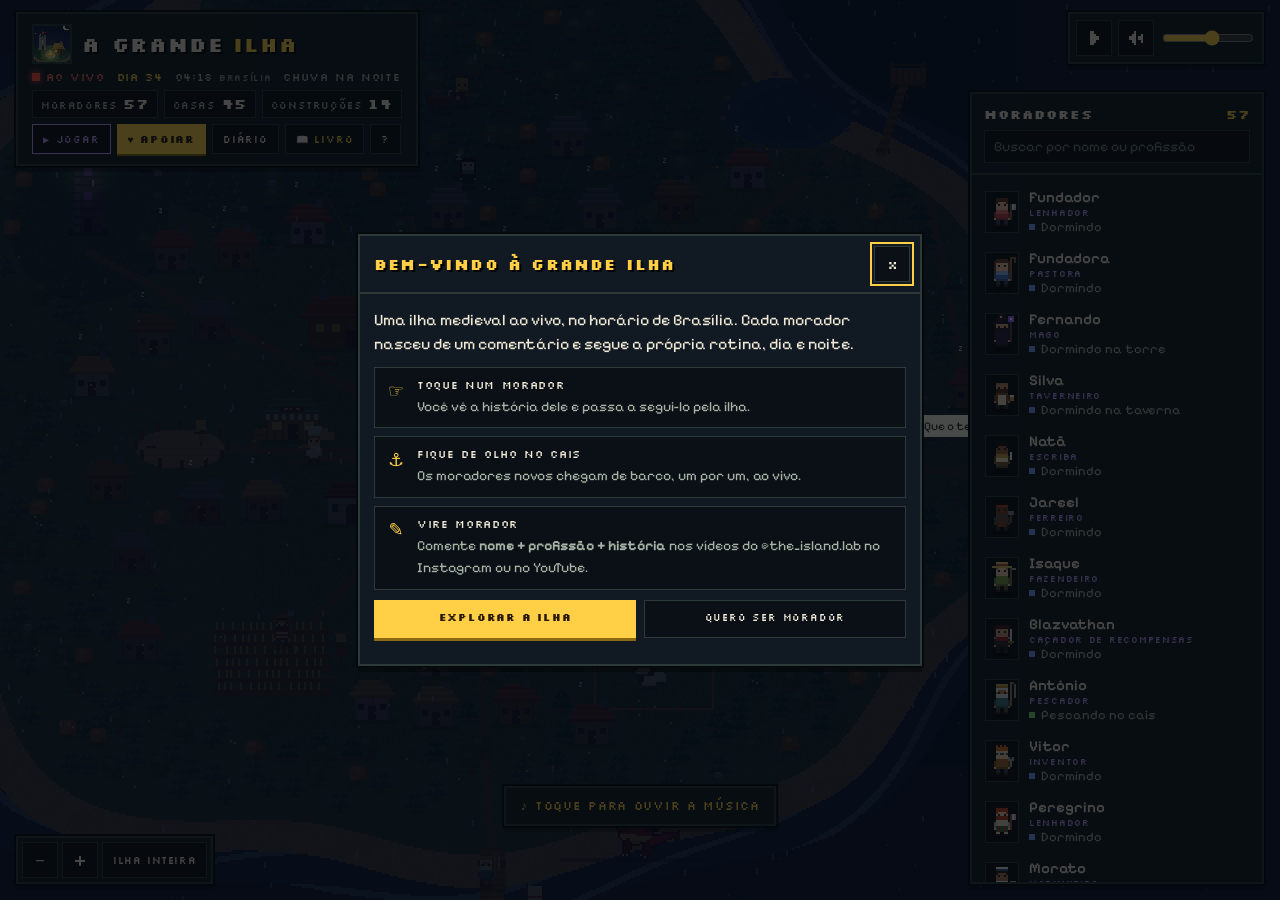
==== index.html @ 6886415a "Ofícios (fase 1): coletar com minijogos, fabricar com os moradores, pedidos do dia e barra da comuni" ====
<!doctype html>
<html lang="pt-BR">
<head>
<meta charset="utf-8">
<meta name="viewport" content="width=device-width, initial-scale=1, viewport-fit=cover">
<meta property="og:title" content="A Grande Ilha — ao vivo">
<meta property="og:description" content="Uma ilha medieval povoada pelos comentários. Cada morador tem sua própria rotina, ao vivo.">
<style>:root{padding-top:env(safe-area-inset-top,0px);padding-bottom:env(safe-area-inset-bottom,0px)}body{margin:0}[hidden]{display:none!important}</style>
<title>A Grande Ilha</title>
<meta name="claude:viewport-fit-sides" content="cover">
<link rel="icon" type="image/png" href="favicon.png">
<link rel="apple-touch-icon" href="apple-touch-icon.png">
<meta name="description" content="Uma ilha medieval ao vivo, povoada pelos comentários. Cada morador tem sua própria rotina, no horário de Brasília.">
<link rel="preconnect" href="https://fonts.googleapis.com">
<link rel="preconnect" href="https://fonts.gstatic.com" crossorigin>
<link rel="stylesheet" href="https://fonts.googleapis.com/css2?family=Silkscreen:wght@400;700&family=Pixelify+Sans:wght@400;600&display=swap">
<link rel="stylesheet" href="extras.css">
<style>
  /* Layout: a ilha ocupa a tela inteira; HUD de jogo flutua por cima (topo), lista de moradores à direita (gaveta no celular). */
  :root {
    --noite: #0b1626;      /* fundo e mar profundo */
    --painel: #111a22;     /* paineis do HUD */
    --borda: #2c3b38;      /* contorno dos paineis, tom de musgo */
    --texto: #f1ead8;      /* pergaminho claro */
    --apagado: #a9b3a6;    /* texto secundario */
    --ouro: #ffd046;       /* destaque, igual ao numero do video */
    --lilas: #bea0ff;      /* segundo destaque */
    --pergaminho: #d3a55a; /* card do morador */
    --tinta: #3a2410;      /* texto sobre pergaminho */
    --f-pixel: "Silkscreen", "Courier New", monospace;
    --f-texto: "Pixelify Sans", "Trebuchet MS", system-ui, sans-serif;
    color-scheme: dark;
  }
  html, body { height: 100%; }
  body { background: var(--noite); color: var(--texto); font-family: var(--f-texto); overflow: hidden; }
  #ilha { position: fixed; inset: 0; width: 100%; height: 100%; display: block; cursor: grab; touch-action: none; image-rendering: pixelated; }
  .px { background: var(--painel); border: 2px solid var(--borda); box-shadow: 0 0 0 2px #05090d, 0 6px 0 rgba(0,0,0,.35); }
  button { font: inherit; color: inherit; }
  button:focus-visible, input:focus-visible { outline: 2px solid var(--ouro); outline-offset: 2px; }

  .topo { position: fixed; z-index: 5; top: calc(env(safe-area-inset-top, 0px) + 12px); left: 0; right: 0;
    padding-left: max(16px, env(safe-area-inset-left, 0px)); padding-right: max(16px, env(safe-area-inset-right, 0px));
    display: flex; gap: 10px; align-items: flex-start; justify-content: space-between; pointer-events: none; }
  .topo > * { pointer-events: auto; }
  .marca { padding: 10px 14px 10px; display: grid; gap: 6px; min-width: 0; }
  .marca h1 { margin: 0; font-family: var(--f-pixel); font-weight: 700; font-size: 20px; letter-spacing: .04em; line-height: 1; color: var(--texto); text-shadow: 2px 2px 0 #000; }
  .marca h1 b { color: var(--ouro); font-weight: 700; }
  .marca h1 { display: flex; align-items: center; gap: 10px; }
  .logo { width: 36px; height: 36px; image-rendering: pixelated; border: 2px solid var(--borda); flex: none; }
  .linha { display: flex; flex-wrap: wrap; gap: 6px 12px; align-items: center; font-family: var(--f-pixel); font-size: 11px; letter-spacing: .06em; color: var(--apagado); }
  .aovivo { color: #ff6a5a; display: inline-flex; gap: 6px; align-items: center; }
  .aovivo::before { content: ""; width: 8px; height: 8px; background: #ff4a3a; box-shadow: 0 0 6px #ff4a3a; animation: pisca 1.4s steps(2) infinite; }
  @keyframes pisca { 50% { opacity: .25; } }
  .linha .dia { color: var(--ouro); }
  .linha .assistindo { color: #ff9a8a; margin-left: -6px; }
  .linha .assistindo::before { content: "· "; }
  .linha .fuso { font-size: 9px; color: var(--apagado); margin-left: -6px; opacity: .8; }
  .stats { display: flex; gap: 6px; flex-wrap: wrap; }
  .stat { display: inline-flex; align-items: baseline; gap: 6px; padding: 4px 8px; background: #0a1016; border: 1px solid var(--borda); font-family: var(--f-pixel); font-size: 10px; letter-spacing: .06em; color: var(--apagado); }
  .stat b { font-size: 14px; color: var(--texto); font-variant-numeric: tabular-nums; }

  .som { display: flex; align-items: center; gap: 6px; padding: 6px; }
  .ib { width: 36px; height: 36px; display: grid; place-items: center; background: #0a1016; border: 1px solid var(--borda); cursor: pointer; padding: 0; }
  .ib:hover { border-color: var(--ouro); }
  .ib svg { width: 18px; height: 18px; shape-rendering: crispEdges; }
  #vol { width: 92px; accent-color: var(--ouro); }
  .btn-lista { display: none; }

  .dica-som { position: fixed; z-index: 6; left: 50%; transform: translateX(-50%); bottom: calc(env(safe-area-inset-bottom, 0px) + 74px);
    font-family: var(--f-pixel); font-size: 12px; letter-spacing: .06em; padding: 10px 14px; cursor: pointer; color: var(--ouro); animation: flutua 2.4s ease-in-out infinite; white-space: nowrap; }
  @keyframes flutua { 50% { transform: translate(-50%, -4px); } }

  .painel { position: fixed; z-index: 4; right: max(16px, env(safe-area-inset-right, 0px)); top: calc(env(safe-area-inset-top, 0px) + 92px); bottom: calc(env(safe-area-inset-bottom, 0px) + 16px);
    width: 290px; display: flex; flex-direction: column; min-height: 0; }
  .painel header { padding: 12px 12px 10px; border-bottom: 2px solid var(--borda); display: grid; gap: 8px; }
  .painel h2 { margin: 0; font-family: var(--f-pixel); font-size: 13px; letter-spacing: .08em; display: flex; justify-content: space-between; }
  .painel h2 span { color: var(--ouro); font-variant-numeric: tabular-nums; }
  #busca { width: 100%; box-sizing: border-box; background: #0a1016; border: 1px solid var(--borda); color: var(--texto); font: 14px var(--f-texto); padding: 7px 9px; }
  #busca::placeholder { color: #75807a; }
  #lista { list-style: none; margin: 0; padding: 6px; overflow-y: auto; flex: 1; min-height: 0; scrollbar-color: var(--borda) transparent; }
  .mor { width: 100%; display: flex; gap: 10px; align-items: center; text-align: left; background: transparent; border: 1px solid transparent; padding: 6px; cursor: pointer; }
  .mor:hover { background: #18232c; border-color: var(--borda); }
  .mor.on { background: #1d2a24; border-color: var(--ouro); }
  .mor-ic { width: 32px; height: 40px; flex: none; image-rendering: pixelated; background: #0a1016; border: 1px solid var(--borda); }
  .mor-tx { display: grid; gap: 1px; min-width: 0; }
  .mor-nome { font-weight: 600; font-size: 15px; color: var(--texto); }
  .mor-prof { font-family: var(--f-pixel); font-size: 9px; letter-spacing: .08em; color: var(--lilas); text-transform: uppercase; }
  .mor-ativ { font-size: 13px; color: var(--apagado); display: flex; gap: 6px; align-items: center; min-width: 0; }
  .mor-ativ .ativ { overflow: hidden; text-overflow: ellipsis; white-space: nowrap; }
  .dot { width: 6px; height: 6px; flex: none; background: #6f8a7a; }
  .dot.ativo { background: #7ee07a; } .dot.and { background: var(--ouro); } .dot.dorm { background: #7aa0ff; } .dot.pend { background: #6a6a74; }

  .card { position: fixed; z-index: 7; width: 270px; max-width: calc(100vw - 32px); pointer-events: none;
    background: var(--pergaminho); color: var(--tinta); border: 2px solid #8a5a22; box-shadow: 0 0 0 2px #2a1808, 0 8px 0 rgba(0,0,0,.35); padding: 12px; }
  .card.fixo { pointer-events: auto; left: max(16px, env(safe-area-inset-left, 0px)) !important; top: calc(env(safe-area-inset-top, 0px) + 128px) !important; }
  .card::after { content: ""; position: absolute; inset: 4px; border: 1px solid rgba(90,54,18,.45); pointer-events: none; }
  .c-top { display: flex; gap: 10px; align-items: center; }
  #c-ic canvas { display: block; width: 48px; height: 60px; image-rendering: pixelated; background: rgba(58,36,16,.12); }
  .card h3 { margin: 0; font-family: var(--f-pixel); font-size: 15px; letter-spacing: .04em; line-height: 1.1; }
  .c-prof { font-family: var(--f-pixel); font-size: 10px; letter-spacing: .08em; text-transform: uppercase; color: #6a2e10; margin-top: 3px; }
  .c-hist { margin: 10px 0 8px; font-size: 14px; line-height: 1.35; }
  .c-agora { border-top: 1px dashed rgba(58,36,16,.5); padding-top: 8px; display: grid; gap: 2px; font-size: 13px; }
  .c-agora b { font-family: var(--f-pixel); font-size: 9px; letter-spacing: .1em; font-weight: 400; color: #6a2e10; }
  .c-desde { font-family: var(--f-pixel); font-size: 9px; letter-spacing: .08em; color: #6a4a2a; margin-top: 6px; }
  #c-fechar { position: absolute; top: 6px; right: 6px; width: 26px; height: 26px; background: transparent; border: 0; color: var(--tinta); cursor: pointer; font: 16px var(--f-pixel); display: none; z-index: 1; }
  .card.fixo #c-fechar { display: block; }

  .rodape { position: fixed; z-index: 5; left: 0; right: 0; bottom: calc(env(safe-area-inset-bottom, 0px) + 16px);
    padding-left: max(16px, env(safe-area-inset-left, 0px)); padding-right: max(16px, env(safe-area-inset-right, 0px));
    display: flex; gap: 10px; align-items: flex-end; pointer-events: none; }
  .rodape > * { pointer-events: auto; }
  .zoom { display: flex; gap: 4px; padding: 4px; }
  .zoom .ib { font-family: var(--f-pixel); font-size: 16px; }
  .zoom .ib.larga { width: auto; padding: 0 10px; font-size: 10px; letter-spacing: .06em; }
  .meio { flex: 1; display: flex; flex-direction: column; align-items: center; gap: 8px; min-width: 0; pointer-events: none; }
  .meio > * { pointer-events: auto; }
  .chegada { display: flex; align-items: center; gap: 10px; padding: 8px 8px 8px 12px; max-width: 100%; box-sizing: border-box; }
  #ch-txt { font-size: 14px; font-variant-numeric: tabular-nums; min-width: 0; }
  #ch-btn { flex: none; font-family: var(--f-pixel); font-size: 10px; letter-spacing: .06em; background: var(--ouro); color: #2a1808; border: 0; padding: 7px 10px; cursor: pointer; }
  .seguindo { display: flex; align-items: center; gap: 10px; padding: 6px 6px 6px 12px; max-width: 100%; box-sizing: border-box; }
  .seguindo .lbl { font-family: var(--f-pixel); font-size: 10px; letter-spacing: .08em; color: var(--apagado); }
  #sg-nome { font-family: var(--f-pixel); font-size: 12px; color: var(--ouro); }
  #sg-ativ { font-size: 14px; overflow: hidden; text-overflow: ellipsis; white-space: nowrap; min-width: 0; }
  .painel-espaco { width: 290px; flex: none; }

  @media (max-width: 760px) {
    .topo { display: block; }
    .marca h1 { font-size: 16px; }
    .logo { width: 28px; height: 28px; }
    .marca { padding: 8px 10px; }
    .marca .linha { max-width: calc(100% - 132px); }
    .stat { font-size: 9px; padding: 3px 6px; }
    .stat b { font-size: 12px; }
    .som { position: absolute; top: 0; right: max(16px, env(safe-area-inset-right, 0px)); border: 0; box-shadow: none; background: transparent; padding: 8px; }
    #vol { display: none; }
    .btn-lista { display: inline-flex; }
    .painel { top: auto; left: max(16px, env(safe-area-inset-left, 0px)); width: auto; height: 58vh; bottom: calc(env(safe-area-inset-bottom, 0px) + 12px);
      transform: translateY(calc(100% + 40px)); transition: transform .25s steps(6); z-index: 8; }
    .painel.aberto { transform: none; }
    .painel-espaco { display: none; }
    .zoom .larga { display: none; }
    .card.fixo { left: 16px !important; right: 16px; top: auto !important; bottom: calc(env(safe-area-inset-bottom, 0px) + 76px); width: auto; }
    .dica-som { bottom: calc(env(safe-area-inset-bottom, 0px) + 128px); }
  }
  @media (prefers-reduced-motion: reduce) { .dica-som, .aovivo::before { animation: none; } .painel { transition: none; } }
</style>
</head>
<body>

<canvas id="ilha" aria-label="Mapa da Grande Ilha ao vivo"></canvas>

<div class="topo">
  <div class="marca px">
    <h1><img class="logo" src="favicon.png" alt="" width="36" height="36">A GRANDE <b>ILHA</b></h1>
    <div class="linha"><span class="aovivo">AO VIVO</span><span class="assistindo" id="h-ao" hidden></span><span class="dia" id="h-dia">DIA 2</span><span id="h-hora">--:--</span><span class="fuso">BRASÍLIA</span><span id="h-clima">Céu limpo</span></div>
    <div class="stats">
      <span class="stat">MORADORES <b id="h-mor">0</b></span>
      <span class="stat">CASAS <b id="h-casas">0</b></span>
      <span class="stat">CONSTRUÇÕES <b id="h-cons">0</b></span>
    </div>
    <div class="acoes">
      <button class="pill pill-jogar" id="btn-jogar" type="button"><span>▶ JOGAR</span></button>
      <button class="pill pill-ouro" id="btn-apoiar" type="button"><span>♥ APOIAR</span></button>
      <button class="pill" id="btn-diario" type="button">DIÁRIO</button>
      <button class="pill pill-livro" id="btn-livro" type="button">📖 LIVRO</button>
      <button class="pill" id="btn-ajuda" type="button" aria-label="Como funciona a ilha">?</button>
    </div>
  </div>
  <div class="som px" role="group" aria-label="Música">
    <button class="ib" id="btn-play" type="button" aria-label="Tocar música">
      <svg class="ico-play" viewBox="0 0 8 8" fill="#f1ead8"><path d="M2 1h2v1h1v1h1v2H5v1H4v1H2z"/></svg>
      <svg class="ico-pause" viewBox="0 0 8 8" fill="#f1ead8" hidden><path d="M2 1h1v6H2zM5 1h1v6H5z"/></svg>
    </button>
    <button class="ib" id="btn-mudo" type="button" aria-label="Silenciar" aria-pressed="false">
      <svg class="ico-som" viewBox="0 0 8 8" fill="#f1ead8"><path d="M1 3h1V2h1V1h1v6H3V6H2V5H1zM5 3h1v2H5zM6 2h1v4H6z"/></svg>
      <svg class="ico-mudo" viewBox="0 0 8 8" fill="#f1ead8" hidden><path d="M1 3h1V2h1V1h1v6H3V6H2V5H1zM5 3h1v1H5zM7 3h1v1H7zM6 4h1v1H6zM5 5h1v1H5zM7 5h1v1H7z"/></svg>
    </button>
    <input id="vol" type="range" min="0" max="100" value="55" aria-label="Volume">
    <button class="ib btn-lista" id="btn-lista" type="button" aria-expanded="false" aria-controls="painel" aria-label="Lista de moradores"><svg viewBox="0 0 8 8" fill="#f1ead8"><path d="M1 1h1v1H1zM3 1h4v1H3zM1 3h1v1H1zM3 3h4v1H3zM1 5h1v1H1zM3 5h4v1H3z"/></svg></button>
  </div>
</div>

<aside class="painel px" id="painel" aria-label="Moradores da ilha">
  <header>
    <h2>MORADORES <span id="lista-n">0</span></h2>
    <input id="busca" type="search" placeholder="Buscar por nome ou profissão" aria-label="Buscar morador" autocomplete="off">
  </header>
  <ul id="lista"></ul>
</aside>

<div class="card" id="card" hidden role="dialog" aria-label="Detalhes do morador">
  <button id="c-fechar" type="button" aria-label="Fechar">×</button>
  <div class="c-top"><div id="c-ic"></div><div><h3 id="c-nome"></h3><div class="c-prof" id="c-prof"></div></div></div>
  <p class="c-hist" id="c-hist"></p>
  <div class="c-agora"><b>AGORA</b><span id="c-ativ"></span><span id="c-lugar" style="opacity:.75"></span></div>
  <div class="c-desde" id="c-desde"></div>
</div>

<button class="dica-som px" id="dica-som" type="button">♪ TOQUE PARA OUVIR A MÚSICA</button>

<div class="rodape">
  <div class="zoom px" role="group" aria-label="Zoom">
    <button class="ib" id="z-menos" type="button" aria-label="Afastar">−</button>
    <button class="ib" id="z-mais" type="button" aria-label="Aproximar">+</button>
    <button class="ib larga" id="z-ilha" type="button">ILHA INTEIRA</button>
  </div>
  <div class="meio">
    <div class="seguindo px" id="seguindo" hidden>
      <span class="lbl">SEGUINDO</span><span id="sg-nome"></span><span id="sg-ativ"></span>
      <button class="ib" id="sg-fechar" type="button" aria-label="Parar de seguir">×</button>
    </div>
    <div class="chegada px" id="chegada" hidden>
      <span id="ch-txt"></span><button id="ch-btn" type="button">Ver prévia</button>
    </div>
  </div>
  <div class="painel-espaco"></div>
</div>

<script src="sprites.js"></script>
<script src="rotinas.js"></script>
<script src="moradores.js"></script>
<script src="ilha.js"></script>
<script src="qrcode.js"></script>
<script src="comunidade.js"></script>
<script src="extras.js"></script>
<script src="jogo.js"></script>
<script src="cartas.js"></script>
<script src="aovivo.js"></script>
<script src="capa/dragao.js"></script>
<script src="evento-dragao.js"></script>
<script src="companheiros.js"></script>
<script src="livro-dados.js"></script>
<script src="livro.js"></script>
<script src="missao-dragao.js"></script>
  <script src="oficios.js"></script>
<script>
  (function () {
    var falta = [];
    if (!window.IlhaSprites) falta.push('sprites.js');
    if (!window.IlhaRotinas) falta.push('rotinas.js');
    if (!window.MORADORES) falta.push('moradores.js');
    if (!window.GrandeIlha) falta.push('ilha.js');
    if (!falta.length) return;
    var d = document.createElement('div');
    d.className = 'px';
    d.style.cssText = 'position:fixed;z-index:20;left:50%;top:50%;transform:translate(-50%,-50%);max-width:min(440px,calc(100vw - 32px));padding:16px;font-size:15px;line-height:1.4';
    d.textContent = 'A ilha não carregou porque estes arquivos não foram encontrados no site: ' + falta.join(', ') + '. Envie-os para a mesma pasta do index.html.';
    document.body.appendChild(d);
  })();
</script>
</body>
</html>
---- extras.css ----
/* A Grande Ilha — comunidade (apoio, selo, mural, diário, avisos).
   Usa só os tokens de index.html: --noite, --painel, --borda, --texto, --apagado, --ouro, --lilas, --pergaminho, --tinta. */

/* botões do HUD, logo abaixo dos números */
.acoes { display: flex; gap: 6px; flex-wrap: wrap; }
.pill { display: inline-flex; align-items: center; gap: 6px; min-height: 30px; padding: 4px 10px; background: #0a1016; border: 1px solid var(--borda);
  font-family: var(--f-pixel); font-size: 10px; letter-spacing: .08em; color: var(--texto); cursor: pointer; }
.pill:hover { border-color: var(--ouro); }
.pill-ouro { background: var(--ouro); border-color: var(--ouro); color: #2a1808; font-weight: 700; box-shadow: 0 2px 0 #8a6a10; }
.pill-ouro:hover { filter: brightness(1.06); border-color: #fff3b0; }
.pill .masc-ic { margin: -6px -2px -6px -4px; }
.masc-ic { image-rendering: pixelated; display: block; flex: none; }

/* modal */
.modal { position: fixed; inset: 0; z-index: 30; display: grid; place-items: center; padding: 16px; background: rgba(5, 9, 13, .72); }
.modal-caixa { width: min(560px, 100%); max-height: min(86vh, 820px); display: flex; flex-direction: column; min-height: 0; }
.modal-caixa > header { display: flex; align-items: center; justify-content: space-between; gap: 10px; padding: 10px 10px 10px 14px; border-bottom: 2px solid var(--borda); }
.modal-caixa h2 { margin: 0; font-family: var(--f-pixel); font-size: 15px; letter-spacing: .08em; color: var(--ouro); text-shadow: 2px 2px 0 #000; }
#modal-x { font: 18px var(--f-pixel); flex: none; }
.modal-corpo { overflow-y: auto; padding: 14px; font-size: 15px; line-height: 1.45; scrollbar-color: var(--borda) transparent; overscroll-behavior: contain; }
.modal-corpo p { margin: 0 0 12px; }
.modal-corpo h3 { font-family: var(--f-pixel); font-size: 11px; letter-spacing: .1em; color: var(--lilas); margin: 18px 0 8px; font-weight: 400; }
.modal-corpo a { color: var(--ouro); }
.m-lead { font-size: 16px; }
.m-nota { font-size: 13px; color: var(--apagado); }
.m-vazio { background: #0a1016; border: 1px dashed var(--borda); padding: 12px; color: var(--apagado); }

/* abas */
.abas { display: flex; gap: 4px; margin: -2px 0 14px; position: sticky; top: -14px; z-index: 1; background: var(--painel); padding: 4px 0; }
.abas button { flex: 1; min-height: 36px; background: #0a1016; border: 1px solid var(--borda); font-family: var(--f-pixel); font-size: 10px; letter-spacing: .08em; color: var(--apagado); cursor: pointer; }
.abas button[aria-selected="true"] { color: #2a1808; background: var(--ouro); border-color: var(--ouro); }

/* botões */
.b-ouro, .b-linha { display: inline-flex; align-items: center; justify-content: center; min-height: 38px; padding: 8px 12px; box-sizing: border-box;
  font-family: var(--f-pixel); font-size: 10px; letter-spacing: .08em; text-decoration: none; cursor: pointer; text-align: center; }
.b-ouro { background: var(--ouro); color: #2a1808 !important; border: 0; box-shadow: 0 3px 0 #8a6a10; font-weight: 700; }
.b-ouro:active { transform: translateY(2px); box-shadow: 0 1px 0 #8a6a10; }
.b-linha { background: #0a1016; color: var(--texto) !important; border: 1px solid var(--borda); }
.b-linha:hover { border-color: var(--ouro); }
.m-botoes { display: flex; gap: 8px; flex-wrap: wrap; margin: 10px 0 12px; }
.m-botoes > * { flex: 1 1 160px; }

/* apoiar */
.m-ganha { background: var(--pergaminho); color: var(--tinta); border: 2px solid #8a5a22; box-shadow: 0 0 0 2px #2a1808; padding: 10px 12px; margin: 4px 0 6px; }
.m-ganha h3 { color: #6a2e10; margin: 0 0 6px; }
.m-ganha ul { list-style: none; margin: 0 0 6px; padding: 0; display: grid; gap: 4px; }
.m-ganha li { display: flex; gap: 8px; font-size: 14px; }
.m-ganha li i { font-style: normal; width: 14px; flex: none; color: #8a2e10; }
.m-ganha .m-nota { color: #6a4a2a; margin: 0; }
.m-passo { display: flex; align-items: center; gap: 8px; }
.m-passo span { width: 20px; height: 20px; display: grid; place-items: center; background: var(--ouro); color: #2a1808; font-size: 11px; }
.m-mascotes { display: grid; grid-template-columns: repeat(auto-fill, minmax(96px, 1fr)); gap: 6px; }
.m-masc { display: grid; justify-items: center; gap: 2px; padding: 8px 6px; background: #0a1016; border: 1px solid var(--borda); cursor: pointer; text-align: center; }
.m-masc b { font-size: 14px; font-weight: 600; }
.m-masc small { font-size: 11px; line-height: 1.25; color: var(--apagado); }
.m-masc[aria-pressed="true"] { border-color: var(--ouro); background: #1d2a24; box-shadow: inset 0 0 0 1px var(--ouro); }
.m-valores { display: flex; gap: 6px; flex-wrap: wrap; margin-bottom: 10px; }
.m-valores button { min-height: 36px; padding: 4px 12px; background: #0a1016; border: 1px solid var(--borda); font: 600 15px var(--f-texto); cursor: pointer; }
.m-valores button[aria-pressed="true"] { border-color: var(--ouro); color: var(--ouro); box-shadow: inset 0 0 0 1px var(--ouro); }
.m-outro { display: inline-flex; align-items: center; gap: 6px; background: #0a1016; border: 1px solid var(--borda); padding: 0 8px; font-size: 13px; color: var(--apagado); }
.m-outro input { width: 64px; background: transparent; border: 0; color: var(--texto); font: 600 15px var(--f-texto); padding: 6px 0; }
.m-pix { display: flex; gap: 12px; align-items: flex-start; }
#ap-qr { width: 168px; height: 168px; flex: none; image-rendering: pixelated; border: 2px solid var(--borda); box-shadow: 0 0 0 2px #05090d; }
.m-pix-tx { display: grid; gap: 10px; min-width: 0; }
.m-pix-tx p { margin: 0; font-size: 14px; }
.m-chave { display: grid; gap: 4px; }
.m-chave span { font-family: var(--f-pixel); font-size: 9px; letter-spacing: .1em; color: var(--apagado); }
.m-chave code { font: 13px ui-monospace, monospace; background: #0a1016; border: 1px solid var(--borda); padding: 6px 8px; overflow-wrap: anywhere; }
.m-campo { display: grid; gap: 4px; margin: 4px 0 8px; }
.m-campo span { font-family: var(--f-pixel); font-size: 9px; letter-spacing: .1em; color: var(--apagado); }
.m-campo input, .m-busca input { background: #0a1016; border: 1px solid var(--borda); color: var(--texto); font: 15px var(--f-texto); padding: 9px 10px; min-width: 0; }
.m-msg { background: #0a1016; border-left: 3px solid var(--lilas); padding: 8px 10px; font-size: 14px; color: var(--texto); }
.m-busca { display: flex; gap: 8px; flex-wrap: wrap; margin-bottom: 12px; }
.m-busca input { flex: 1 1 180px; }

/* selo e mural */
.m-selo { display: grid; gap: 4px; }
.m-selo-img { display: grid; place-items: center; }
.selo-cv { width: min(300px, 100%); height: auto; image-rendering: auto; box-shadow: 0 6px 0 rgba(0, 0, 0, .35); }
.m-mural { list-style: none; margin: 0; padding: 0; display: grid; gap: 4px; }
.m-mural button { width: 100%; display: flex; align-items: center; gap: 10px; padding: 6px 8px; background: transparent; border: 1px solid transparent; text-align: left; cursor: pointer; }
.m-mural button:hover { background: #18232c; border-color: var(--borda); }
.m-mural .masc-ic { background: #0a1016; border: 1px solid var(--borda); }
.m-mural span { display: grid; }
.m-mural b { color: var(--ouro); font-family: var(--f-pixel); font-size: 12px; letter-spacing: .04em; }
.m-mural small { color: var(--apagado); font-size: 13px; }

/* diário */
.m-meta { background: #0a1016; border: 1px solid var(--borda); padding: 10px 12px; }
.m-meta-t { display: flex; justify-content: space-between; gap: 8px; font-family: var(--f-pixel); font-size: 10px; letter-spacing: .08em; color: var(--apagado); }
.m-meta-t b { color: var(--ouro); font-weight: 400; }
.m-barra { height: 12px; margin: 8px 0 10px; background: #05090d; border: 1px solid var(--borda); }
.m-barra i { display: block; height: 100%; background: repeating-linear-gradient(90deg, var(--ouro) 0 6px, #e8b830 6px 8px); }
.m-meta p { margin: 0; font-size: 14px; }
.m-escriba { margin: 16px 0 0 !important; font-family: var(--f-pixel); font-size: 10px; letter-spacing: .1em; color: var(--apagado); }
.m-diario h3 { margin: 14px 0 6px; color: var(--ouro); }
.m-diario ol { list-style: none; margin: 0; padding: 0; display: grid; gap: 6px; }
.m-diario li { display: flex; gap: 10px; background: var(--pergaminho); color: var(--tinta); border: 2px solid #8a5a22; padding: 8px 10px; }
.m-diario li i { font-style: normal; width: 18px; flex: none; text-align: center; color: #6a2e10; font-size: 15px; }
.m-diario time { display: block; font-family: var(--f-pixel); font-size: 9px; letter-spacing: .08em; color: #6a4a2a; }
.m-diario li p { margin: 2px 0 0; font-size: 14px; line-height: 1.35; }
.m-diario .d-apoio { border-color: #b8862e; box-shadow: inset 0 0 0 1px #ffd046; }
.m-diario .d-futuro { background: #0a1016; color: var(--texto); border: 1px dashed var(--borda); }
.m-diario .d-futuro i, .m-diario .d-futuro time { color: var(--apagado); }

/* boas-vindas */
.m-dicas { list-style: none; margin: 0 0 6px; padding: 0; display: grid; gap: 8px; }
.m-dicas li { display: flex; gap: 10px; align-items: flex-start; background: #0a1016; border: 1px solid var(--borda); padding: 10px; }
.m-dicas i { font-style: normal; color: var(--ouro); font-size: 18px; width: 22px; text-align: center; flex: none; }
.m-dicas div > b { display: block; font-family: var(--f-pixel); font-size: 11px; letter-spacing: .06em; font-weight: 400; color: var(--texto); margin-bottom: 2px; }
.m-dicas span { font-size: 14px; color: var(--apagado); }

/* festa de novo apoiador */
.festa { position: fixed; z-index: 12; left: 50%; top: calc(env(safe-area-inset-top, 0px) + 14px); transform: translateX(-50%);
  display: flex; align-items: center; gap: 12px; padding: 10px 12px; max-width: min(460px, calc(100vw - 32px)); box-sizing: border-box; border-color: var(--ouro); }
.festa.in { animation: festa-entra .5s steps(5); }
@keyframes festa-entra { from { transform: translate(-50%, -140%); } }
.festa-ic { background: #0a1016; border: 1px solid var(--borda); padding: 2px; flex: none; }
.festa-tx { display: grid; gap: 2px; min-width: 0; }
.festa-tx b { font-family: var(--f-pixel); font-size: 13px; letter-spacing: .08em; color: var(--ouro); text-shadow: 2px 2px 0 #000; }
.festa-tx span { font-size: 14px; }
.festa .b-ouro { flex: none; min-height: 32px; padding: 6px 10px; }
.festa.leve { border-color: var(--borda); }
.festa.leve .festa-tx b { color: var(--lilas); font-size: 11px; }

.masc-tip { position: fixed; z-index: 9; pointer-events: none; padding: 5px 8px; font-family: var(--f-pixel); font-size: 10px; letter-spacing: .06em; color: var(--ouro); }

@media (max-width: 760px) {
  .acoes { max-width: calc(100% - 4px); }
  .modal { padding: 16px; align-items: end; }
  .modal-caixa { max-height: 88vh; }
  .m-pix { flex-direction: column; align-items: stretch; }
  #ap-qr { align-self: center; width: 200px; height: 200px; }
  .festa { top: auto; bottom: calc(env(safe-area-inset-bottom, 0px) + 90px); left: max(16px, env(safe-area-inset-left, 0px)); right: max(16px, env(safe-area-inset-right, 0px));
    transform: none; max-width: none; flex-wrap: wrap; }
  .festa-tx { flex: 1 1 0; }
  .festa .b-ouro { flex: 1 1 100%; }
  .festa.in { animation-name: festa-sobe; }
  @keyframes festa-sobe { from { transform: translateY(140%); opacity: 0; } }
}
@media (prefers-reduced-motion: reduce) { .festa.in { animation: none; } }

/* ---------------------------------------------------------------- modo viajante (jogo.js) */
.pill-jogar { border-color: var(--lilas); color: var(--lilas); }
.pill-jogar:hover { border-color: #fff; color: #fff; }
.pill-jogar canvas { width: 16px; height: 20px; margin: -6px -2px -6px -4px; image-rendering: pixelated; }
.jogo-barra { position: relative; display: flex; align-items: center; gap: 4px; padding: 4px; max-width: 100%; box-sizing: border-box; }
.jb { display: inline-flex; align-items: center; gap: 6px; min-width: 36px; height: 36px; padding: 0 10px; justify-content: center; background: #0a1016; border: 1px solid var(--borda);
  font-family: var(--f-pixel); font-size: 10px; letter-spacing: .06em; color: var(--texto); cursor: pointer; }
.jb:hover, .jb[aria-expanded="true"] { border-color: var(--ouro); }
.jb i { font-style: normal; font-size: 15px; color: var(--ouro); }
.jb-m span { color: var(--ouro); font-size: 12px; }
.jb-online { font-family: var(--f-pixel); font-size: 9px; letter-spacing: .08em; color: var(--lilas); padding: 0 6px; white-space: nowrap; }
.jb-online:empty { display: none; }
.jb-emotes { position: absolute; bottom: calc(100% + 8px); left: 0; display: grid; grid-template-columns: repeat(2, minmax(0, 1fr)); gap: 4px; padding: 6px; width: 260px; max-width: calc(100vw - 32px); box-sizing: border-box; z-index: 2; }
.jb-emotes button { min-height: 36px; background: #0a1016; border: 1px solid var(--borda); font: 600 14px var(--f-texto); cursor: pointer; }
.jb-emotes button:hover { border-color: var(--ouro); color: var(--ouro); }
.jg-link { background: none; border: 0; padding: 0; margin: -2px 0 8px; color: var(--lilas); font: 13px var(--f-texto); text-decoration: underline; cursor: pointer; }
.m-erro { background: #2a1214; border: 1px solid #8e2a2a; color: #ffb0a0; padding: 8px 10px; font-size: 14px; }
.jg-codigo { font: 700 26px ui-monospace, monospace; letter-spacing: .12em; text-align: center; color: var(--ouro); background: #0a1016; border: 2px dashed var(--borda); padding: 14px 8px; }
.jg-editor { display: flex; gap: 14px; align-items: flex-start; }
.jg-prev { display: grid; gap: 8px; justify-items: center; flex: none; }
.jg-prev canvas { width: 96px; height: 120px; image-rendering: pixelated; background: radial-gradient(circle at 50% 80%, #1d2a24, #0a1016 70%); border: 2px solid var(--borda); }
.jg-prev .b-linha { min-height: 32px; width: 100%; }
.jg-ops { display: grid; gap: 8px; min-width: 0; flex: 1; }
.jg-op { display: grid; gap: 4px; }
.jg-op > span { font-family: var(--f-pixel); font-size: 9px; letter-spacing: .1em; color: var(--apagado); }
.jg-cores, .jg-opc { display: flex; flex-wrap: wrap; gap: 4px; }
.jg-cores button { width: 28px; height: 28px; background: var(--c); border: 2px solid #05090d; box-shadow: 0 0 0 1px var(--borda); cursor: pointer; padding: 0; }
.jg-cores button[aria-pressed="true"] { box-shadow: 0 0 0 2px var(--ouro); }
.jg-opc button { min-height: 30px; padding: 2px 8px; background: #0a1016; border: 1px solid var(--borda); font: 13px var(--f-texto); cursor: pointer; }
.jg-opc button[aria-pressed="true"] { border-color: var(--ouro); color: var(--ouro); }
.jg-missoes, .jg-conq { list-style: none; margin: 0 0 10px; padding: 0; display: grid; gap: 6px; }
.jg-missoes li, .jg-conq li { display: flex; gap: 10px; align-items: flex-start; background: #0a1016; border: 1px solid var(--borda); padding: 10px; }
.jg-missoes li > i, .jg-conq li > i { font-style: normal; width: 22px; height: 22px; display: grid; place-items: center; flex: none; background: #05090d; border: 1px solid var(--borda); color: var(--apagado); font-size: 13px; }
.jg-missoes li > div, .jg-conq li > div { display: grid; gap: 2px; min-width: 0; flex: 1; }
.jg-missoes b, .jg-conq b { font-size: 15px; font-weight: 600; }
.jg-missoes small, .jg-conq small { font-size: 13px; color: var(--apagado); }
.jg-missoes .m-barra { margin: 4px 0 2px; }
.jg-missoes li.ok, .jg-conq li.ok { background: var(--pergaminho); color: var(--tinta); border: 2px solid #8a5a22; }
.jg-missoes li.ok > i, .jg-conq li.ok > i { background: var(--ouro); color: #2a1808; border-color: #8a5a22; }
.jg-missoes li.ok small, .jg-conq li.ok small { color: #6a4a2a; }
.jg-conq li:not(.ok) b { color: var(--apagado); }
.jg-perfil { display: flex; gap: 14px; align-items: center; margin-bottom: 12px; }
.jg-perfil-ic canvas { display: block; width: 64px; height: 80px; image-rendering: pixelated; background: #0a1016; border: 2px solid var(--borda); }
.jg-perfil > div:last-child { display: grid; gap: 2px; flex: 1; min-width: 0; }
.jg-nome { font-family: var(--f-pixel); font-size: 15px; color: var(--ouro); overflow-wrap: anywhere; }
.jg-perfil .m-barra { margin: 4px 0 2px; }
.jg-perfil small { color: var(--apagado); font-size: 13px; }
.jg-stats { list-style: none; margin: 0 0 12px; padding: 0; display: grid; grid-template-columns: repeat(4, minmax(0, 1fr)); gap: 6px; }
.jg-stats li { background: #0a1016; border: 1px solid var(--borda); padding: 8px 6px; display: grid; gap: 2px; text-align: center; }
.jg-stats b { font-family: var(--f-pixel); font-size: 14px; color: var(--texto); }
.jg-stats span { font-size: 12px; color: var(--apagado); line-height: 1.2; }
@media (max-width: 760px) {
  .jb:not(.jb-m) span { display: none; }
  .jb { padding: 0 8px; }
  .jg-editor { flex-direction: column; align-items: stretch; }
  .jg-prev { grid-template-columns: auto 1fr; align-items: center; }
  .jg-prev canvas { width: 64px; height: 80px; }
  .jg-stats { grid-template-columns: repeat(2, minmax(0, 1fr)); }
}
@media (max-width: 760px) {
  .acoes { gap: 4px; }
  .pill { padding: 4px 8px; letter-spacing: .05em; }
  .pill-jogar .pj-nome { display: none; }
}
.jg-dica { background: var(--pergaminho); color: var(--tinta); border: 2px solid #8a5a22; padding: 8px 10px; font-size: 14px; margin: 0 0 8px; }

/* ---------------------------------------------------------------- cartas dos personagens */
.carta { --r: #b8bcc8; --r2: #5a5e68; position: relative; width: min(320px, 100%); margin: 0 auto; padding: 9px; box-sizing: border-box; background: var(--r2);
  border: 4px solid #1a1008; box-shadow: 0 0 0 3px var(--r), 6px 6px 0 #05080f, 0 0 36px color-mix(in srgb, var(--r) 30%, transparent); }
.ct-miolo { background: #111a22; border: 3px solid #2c3b38; display: flex; flex-direction: column; }
.ct-topo { display: flex; align-items: center; justify-content: space-between; gap: 8px; padding: 7px 9px 6px; background: #1a1008; }
.ct-nome { font: 700 17px var(--f-pixel); color: #f1ead8; text-shadow: 2px 2px 0 #05080f; white-space: nowrap; overflow: hidden; text-overflow: ellipsis; min-width: 0; }
.ct-nv { flex: none; font: 700 10px var(--f-pixel); color: #1a1008; background: var(--r); padding: 4px 6px 3px; border: 2px solid #1a1008; text-align: center; line-height: 1; }
.ct-nv b { display: block; font-size: 18px; }
.ct-arte { position: relative; margin: 0 7px; border: 3px solid #1a1008; aspect-ratio: 48 / 30; overflow: hidden; }
.ct-arte canvas { display: block; width: 100%; height: 100%; image-rendering: pixelated; }
.ct-rar, .ct-selo { position: absolute; top: 5px; font: 700 9px var(--f-pixel); padding: 3px 5px 2px; border: 2px solid #1a1008; }
.ct-rar { left: 5px; background: var(--r); color: #1a1008; }
.ct-selo { right: 5px; background: #3a8a3a; color: #fff; }
.ct-prof { margin: -11px auto 0; position: relative; z-index: 1; max-width: 90%; font: 700 11px var(--f-pixel); color: #3a2410; background: #d3a55a; border: 3px solid #3a2410; padding: 5px 10px 4px; box-shadow: 3px 3px 0 #05080f; text-align: center; }
.ct-poder { display: flex; align-items: center; gap: 7px; margin: 9px 10px 2px; }
.ct-poder span { font: 700 10px var(--f-pixel); color: #ff8a3a; }
.ct-poder b { font: 700 21px var(--f-pixel); color: #ffd046; text-shadow: 2px 2px 0 #3a2410; }
.ct-poder i { flex: 1; height: 9px; background: #05080f; border: 2px solid #2c3b38; }
.ct-poder s { display: block; height: 100%; background: linear-gradient(90deg, #ff8a3a, #ffd046); }
.ct-atr { display: grid; grid-template-columns: repeat(5, 1fr); gap: 4px; margin: 5px 10px; }
.ct-atr span { background: #0b1626; border: 2px solid #2c3b38; text-align: center; padding: 4px 0 3px; font: 700 8px var(--f-pixel); color: #a9b3a6; }
.ct-atr b { display: block; font-size: 15px; color: #f1ead8; }
.ct-hist { margin: 4px 11px 6px !important; font-size: 13px; line-height: 1.3; color: #f1ead8; display: -webkit-box; -webkit-line-clamp: 3; -webkit-box-orient: vertical; overflow: hidden; }
.ct-hab { margin: 0 10px 8px !important; padding-top: 6px; border-top: 2px dashed #2c3b38; font: 9px/1.45 var(--f-pixel); color: #bea0ff; }
.ct-hab b { color: #ffd046; }
.ct-pe { display: flex; justify-content: space-between; gap: 6px; padding: 6px 9px; background: #1a1008; font: 8px var(--f-pixel); color: #a9b3a6; }
.ct-pe b { color: #f1ead8; }
.ct-carimbo { position: absolute; right: -10px; bottom: -12px; width: 72%; transform: rotate(-4deg); background: #ff4a3a; color: #fff; font: 700 9px var(--f-pixel); text-align: center; padding: 5px 4px 4px; border: 3px solid #1a1008; box-shadow: 3px 3px 0 #05080f; }
.ct-album-topo { display: flex; justify-content: space-between; align-items: center; gap: 10px; margin-bottom: 10px; }
.ct-album { display: grid; grid-template-columns: repeat(auto-fill, minmax(76px, 1fr)); gap: 8px; }
.ct-mini { --r: #2c3b38; display: grid; justify-items: center; gap: 2px; padding: 6px 4px; background: #0a1016; border: 2px solid var(--r); color: var(--texto); cursor: pointer; min-width: 0; }
.ct-mini canvas { width: 40px; height: 48px; image-rendering: pixelated; }
.ct-mini small { font-size: 11px; max-width: 100%; overflow: hidden; text-overflow: ellipsis; white-space: nowrap; }
.ct-mini i { font: 9px var(--f-pixel); font-style: normal; color: var(--r); }
.ct-mini.falta { opacity: .45; cursor: default; }
.ct-q { display: grid; place-items: center; width: 40px; height: 48px; font: 700 22px var(--f-pixel); color: var(--apagado); }
.ct-acoes { display: flex; justify-content: center; gap: 8px; margin-top: 14px; }

/* ---------------------------------------------------------------- painel ao vivo */
.feed { position: fixed; left: 16px; bottom: 70px; z-index: 12; width: min(300px, calc(100vw - 32px)); padding: 7px 8px 6px; box-sizing: border-box; pointer-events: none; }
.feed-t { display: flex; align-items: center; gap: 6px; font: 700 9px var(--f-pixel); letter-spacing: .1em; color: var(--apagado); margin-bottom: 4px; }
.feed-t i { width: 7px; height: 7px; background: #ff4a3a; box-shadow: 0 0 6px #ff4a3a; animation: feed-pisca 1.2s steps(2) infinite; }
@keyframes feed-pisca { 50% { opacity: .25; } }
.feed ul { list-style: none; margin: 0; padding: 0; display: grid; gap: 3px; }
.feed li { display: flex; gap: 6px; align-items: baseline; font-size: 12.5px; line-height: 1.3; color: var(--texto); padding: 4px 5px; background: rgba(10, 16, 22, .6); border-left: 3px solid var(--borda); animation: feed-entra .35s ease-out; transition: opacity .6s, transform .6s; }
.feed li.sai { opacity: 0; transform: translateX(-10px); }
.feed li > i { font-style: normal; flex: none; width: 12px; text-align: center; }
.feed li span { min-width: 0; overflow-wrap: anywhere; }
.feed li b { color: var(--ouro); font-weight: 600; }
.feed li em { font-style: normal; color: var(--apagado); font-size: 11px; }
.feed li small { margin-left: auto; flex: none; color: var(--apagado); font-size: 10px; }
.feed .feed-entrou { border-left-color: #3a8a3a; } .feed .feed-entrou > i { color: #6fd06f; }
.feed .feed-conquista { border-left-color: var(--ouro); } .feed .feed-conquista > i { color: var(--ouro); }
.feed .feed-carta { border-left-color: #b070ff; } .feed .feed-carta > i { color: #c8a0ff; }
.feed .feed-nivel { border-left-color: #4aa0ff; } .feed .feed-nivel > i { color: #8fc8ff; }
.feed .feed-chegada { border-left-color: #ff8a3a; } .feed .feed-chegada > i { color: #ffb070; }
@keyframes feed-entra { from { opacity: 0; transform: translateX(-12px); } }
@media (max-width: 760px) { .feed { left: 8px; bottom: 82px; width: min(240px, calc(100vw - 16px)); padding: 5px 6px 4px; } .feed li { font-size: 11px; padding: 3px 4px; } .feed li em { display: none; } .feed li:nth-child(n+4) { display: none; } }

/* ---------------------------------------------------------------- O LIVRO DA ILHA */
.pill-livro { color: #ffd046; }
.livro-fundo { position: fixed; inset: 0; z-index: 40; display: grid; place-items: center; padding: 14px; background: rgba(5, 9, 13, .78); }
.livro-cx { position: relative; width: min(980px, 100%); max-height: calc(100vh - 28px); display: flex; flex-direction: column; padding: 14px 16px 12px; background: #5a3418; border: 4px solid #2a1808; box-shadow: 0 0 0 3px #8a5a22, 10px 12px 0 rgba(0, 0, 0, .45); box-sizing: border-box; }
.livro-cab { display: flex; justify-content: space-between; align-items: center; gap: 12px; flex-wrap: wrap; margin-bottom: 8px; }
.livro-cab h2 { margin: 0; font-family: var(--f-pixel); font-size: 18px; letter-spacing: .08em; color: var(--ouro); text-shadow: 2px 2px 0 #000; }
.livro-cab small { font-size: 13.5px; color: #e8d2a0; } .livro-cab small b { color: var(--ouro); font-weight: 600; }
.livro-ferr { display: flex; gap: 6px; align-items: center; }
.livro-ferr input { width: 220px; max-width: 46vw; padding: 7px 9px; background: #2a1808; border: 2px solid #8a5a22; color: #e8d2a0; font: inherit; font-size: 14px; }
.lv-b { font-family: var(--f-pixel); font-size: 11px; letter-spacing: .06em; color: var(--ouro); background: #2a1808; border: 2px solid #8a5a22; padding: 7px 10px 5px; cursor: pointer; min-height: 32px; }
.lv-b:disabled { opacity: .4; cursor: default; }
.livro-ordem { display: flex; gap: 6px; margin-bottom: 8px; flex-wrap: wrap; }
.livro-ordem button { font-family: var(--f-pixel); font-size: 10px; letter-spacing: .06em; padding: 5px 8px 4px; color: #e8d2a0; background: transparent; border: 2px solid #8a5a22; cursor: pointer; }
.livro-ordem button[aria-selected="true"] { background: #8a5a22; color: #fff6d8; }
.livro-pags { flex: 1; min-height: 0; overflow-y: auto; display: grid; grid-template-columns: 1fr 1fr; background: #e8d2a0; border: 3px solid #2a1808; position: relative; overscroll-behavior: contain; }
.livro-pags:not(.lv-indice)::after { content: ''; position: absolute; left: 50%; top: 0; bottom: 0; width: 4px; margin-left: -2px; background: linear-gradient(90deg, #b89060, #7a5a30, #b89060); }
.lv-pg { padding: 20px 24px; color: #3a2410; font-size: 15.5px; line-height: 1.45; }
.lv-pg h3 { font-family: var(--f-pixel); font-size: 11px; letter-spacing: .12em; color: #7a3a10; margin: 0 0 10px; font-weight: 400; }
.lv-pg p { margin: 0 0 12px; }
.lv-ret { display: flex; gap: 14px; align-items: center; margin-bottom: 10px; }
.lv-ret canvas { width: 96px; height: 120px; image-rendering: pixelated; background: #d8bc84; border: 3px solid #8a5a22; flex: none; }
.lv-ret b { display: block; font-family: var(--f-pixel); font-size: 22px; color: #3a1a08; line-height: 1.1; }
.lv-ret i { display: block; font-style: normal; font-family: var(--f-pixel); font-size: 10px; color: #7a3a10; margin-top: 5px; overflow-wrap: anywhere; }
.lv-ficha { display: grid; grid-template-columns: auto 1fr; gap: 4px 12px; font-size: 14px; margin: 8px 0 16px; }
.lv-ficha dt { font-family: var(--f-pixel); font-size: 9.5px; color: #7a3a10; padding-top: 3px; }
.lv-ficha dd { margin: 0; }
.lv-marcos { margin: 0; padding-left: 18px; } .lv-marcos li { margin-bottom: 6px; } .lv-marcos b { color: #7a1010; }
.lv-vazio { color: #7a5a3a; font-style: italic; }
.lv-cap { float: left; font-family: var(--f-pixel); font-size: 40px; line-height: .9; margin: 4px 8px 0 0; color: #7a1010; }
.lv-ass { margin-top: 14px; text-align: right; font-style: italic; color: #6a4a2a; font-size: 14px; }
.livro-nav { display: flex; justify-content: space-between; align-items: center; gap: 8px; margin-top: 10px; font-family: var(--f-pixel); font-size: 11px; color: #e8d2a0; }
.livro-nav .lv-b { max-width: 40%; overflow: hidden; text-overflow: ellipsis; white-space: nowrap; }
.lv-indice { grid-template-columns: repeat(auto-fill, minmax(110px, 1fr)); gap: 8px; padding: 12px; align-content: start; }
.lv-item { display: grid; justify-items: center; gap: 3px; padding: 8px 4px; background: #f2e2b8; border: 2px solid #b8904a; color: #3a2410; cursor: pointer; font: inherit; }
.lv-item:hover, .lv-item:focus-visible { border-color: #7a1010; }
.lv-item canvas { width: 40px; height: 50px; image-rendering: pixelated; }
.lv-item b { font-family: var(--f-pixel); font-size: 10px; } .lv-item small { font-size: 11.5px; color: #6a4a2a; text-align: center; line-height: 1.15; }
@media (max-width: 760px) {
  .livro-fundo { padding: 6px; } .livro-cx { padding: 10px; max-height: calc(100vh - 12px); }
  .livro-pags { grid-template-columns: 1fr; } .livro-pags:not(.lv-indice)::after { display: none; }
  .lv-dir { border-top: 3px dashed #b89060; } .lv-pg { padding: 16px; font-size: 15px; }
  .livro-cab h2 { font-size: 15px; } .livro-ferr { width: 100%; } .livro-ferr input { flex: 1; width: auto; max-width: none; }
  .lv-indice { grid-template-columns: repeat(auto-fill, minmax(92px, 1fr)); }
}
.carta.dragao { --r: #ff6a3a; --r2: #6a1420; box-shadow: 0 0 0 3px #ffd046, 0 0 0 6px #ff6a3a, 6px 6px 0 #05080f, 0 0 50px rgba(255, 120, 40, .55); }
.carta.dragao .ct-rar { background: linear-gradient(90deg, #ffd046, #ff6a3a); color: #1a1008; }
.carta.dragao .ct-nv { background: linear-gradient(#ffd046, #ff8a3a); }
.carta.dragao .ct-miolo { background: linear-gradient(#1a1014, #111a22 40%); }
.ct-mini-esp { --r: #ff6a3a; } .ct-mini-esp canvas { width: 56px; height: 54px; } .ct-mini-esp.falta { opacity: .75; cursor: pointer; }

/* ---------------------------------------------------------------- Missão do Dragão */
.dlg { position: fixed; left: 50%; bottom: 84px; transform: translateX(-50%); z-index: 35; width: min(560px, calc(100vw - 20px)); display: flex; gap: 12px; align-items: flex-start; padding: 12px; box-sizing: border-box; }
.dlg canvas { width: 64px; height: 80px; image-rendering: pixelated; background: #0a1016; border: 2px solid var(--borda); flex: none; }
.dlg-c { flex: 1; min-width: 0; } .dlg-c b { display: block; font-family: var(--f-pixel); font-size: 11px; letter-spacing: .06em; color: var(--ouro); }
.dlg-c p { margin: 6px 0 8px; font-size: 15.5px; line-height: 1.4; min-height: 64px; }
.dlg-b { display: flex; justify-content: flex-end; }
.jb-dragao span { color: #ff8a5a; font-size: 12px; }
.jb-acao { border-color: var(--ouro) !important; } .jb-acao span { display: inline !important; color: var(--ouro); font-size: 11px; white-space: nowrap; }
.jb-acao.pulsa { animation: md-pulsa .35s steps(2) infinite; background: #3a2408; }
@keyframes md-pulsa { 50% { transform: scale(1.08); } }
.md-passos { list-style: none; margin: 10px 0; padding: 0; display: grid; gap: 8px; }
.md-passo { display: flex; gap: 10px; align-items: flex-start; padding: 9px 10px; background: #0a1016; border: 2px solid var(--borda); }
.md-passo > i { flex: none; width: 22px; height: 22px; display: grid; place-items: center; font-style: normal; font-family: var(--f-pixel); font-size: 12px; border: 2px solid var(--borda); color: var(--apagado); }
.md-passo.ok { border-color: #3a8a3a; } .md-passo.ok > i { background: #3a8a3a; color: #fff; border-color: #1e4a1e; }
.md-passo.agora { border-color: var(--ouro); } .md-passo.agora > i { color: var(--ouro); border-color: var(--ouro); }
.md-passo b { display: block; font-family: var(--f-pixel); font-size: 11px; letter-spacing: .04em; color: var(--ouro); margin-bottom: 2px; }
.md-passo span { font-size: 14px; } .md-passo em { font-style: normal; color: var(--ouro); } .md-passo small { display: block; margin-top: 4px; font-size: 12.5px; color: var(--apagado); }
.md-barra { height: 10px; background: #05080f; border: 2px solid var(--borda); } .md-barra s { display: block; height: 100%; background: linear-gradient(90deg, #ff8a3a, #ffd046); }
.md-premio { display: flex; gap: 10px; align-items: center; margin-top: 12px; padding: 10px; background: #1a1008; border: 2px dashed #b8862e; font-size: 13.5px; }
.md-premio > span { font-size: 26px; } .md-premio b { font-family: var(--f-pixel); font-size: 11px; color: var(--ouro); display: block; }
.md-bloco { margin: 0 0 14px; padding: 10px 12px; background: #1a1008; border: 2px solid #b8862e; }
.md-bloco h3 { margin: 0 0 6px !important; color: #ff8a5a !important; } .md-bloco p { margin: 0 0 8px !important; font-size: 14px; }
@media (max-width: 760px) { .dlg { bottom: 120px; } .dlg canvas { width: 48px; height: 60px; } .dlg-c p { font-size: 14.5px; min-height: 80px; } }
.jg-dica .jg-link { color: #5a2a0a; font-size: 14px; text-align: left; margin: 4px 0 0; padding: 0; }
/* Ofícios: mochila, pedidos e barra da comunidade */
.of-com { background: var(--pergaminho); color: var(--tinta); border: 2px solid #8a5a22; padding: 8px 10px; margin: 0 0 10px; }
.of-com b { display: block; font-size: 13px; margin-bottom: 6px; }
.of-com small { display: block; font-size: 12px; margin-top: 4px; }
.of-h { font-size: 12px; letter-spacing: .08em; color: #d3a55a; margin: 12px 0 6px; }
.of-inv { list-style: none; padding: 0; margin: 0; display: grid; grid-template-columns: repeat(4, 1fr); gap: 6px; }
.of-inv li { background: rgba(255,255,255,.06); border: 2px solid rgba(255,255,255,.12); text-align: center; padding: 6px 2px; }
.of-inv li.vazio { opacity: .45; }
.of-inv i { display: block; font-style: normal; font-size: 20px; }
.of-inv b { display: block; font-size: 15px; }
.of-inv span { display: block; font-size: 10px; }
.of-lista { list-style: none; padding: 0; margin: 0; }
.of-lista li { display: flex; align-items: center; gap: 8px; padding: 6px 0; border-bottom: 1px solid rgba(255,255,255,.08); }
.of-lista li > i { font-style: normal; font-size: 18px; width: 24px; text-align: center; }
.of-lista li > div { flex: 1; min-width: 0; }
.of-lista li b { display: block; font-size: 13px; }
.of-lista li small { display: block; font-size: 11px; opacity: .8; }
.of-lista li.pode b { color: #7ee0a0; }
.of-lista li.ok { opacity: .6; }
.of-lista .of-ir { padding: 4px 8px; font-size: 11px; flex: none; }
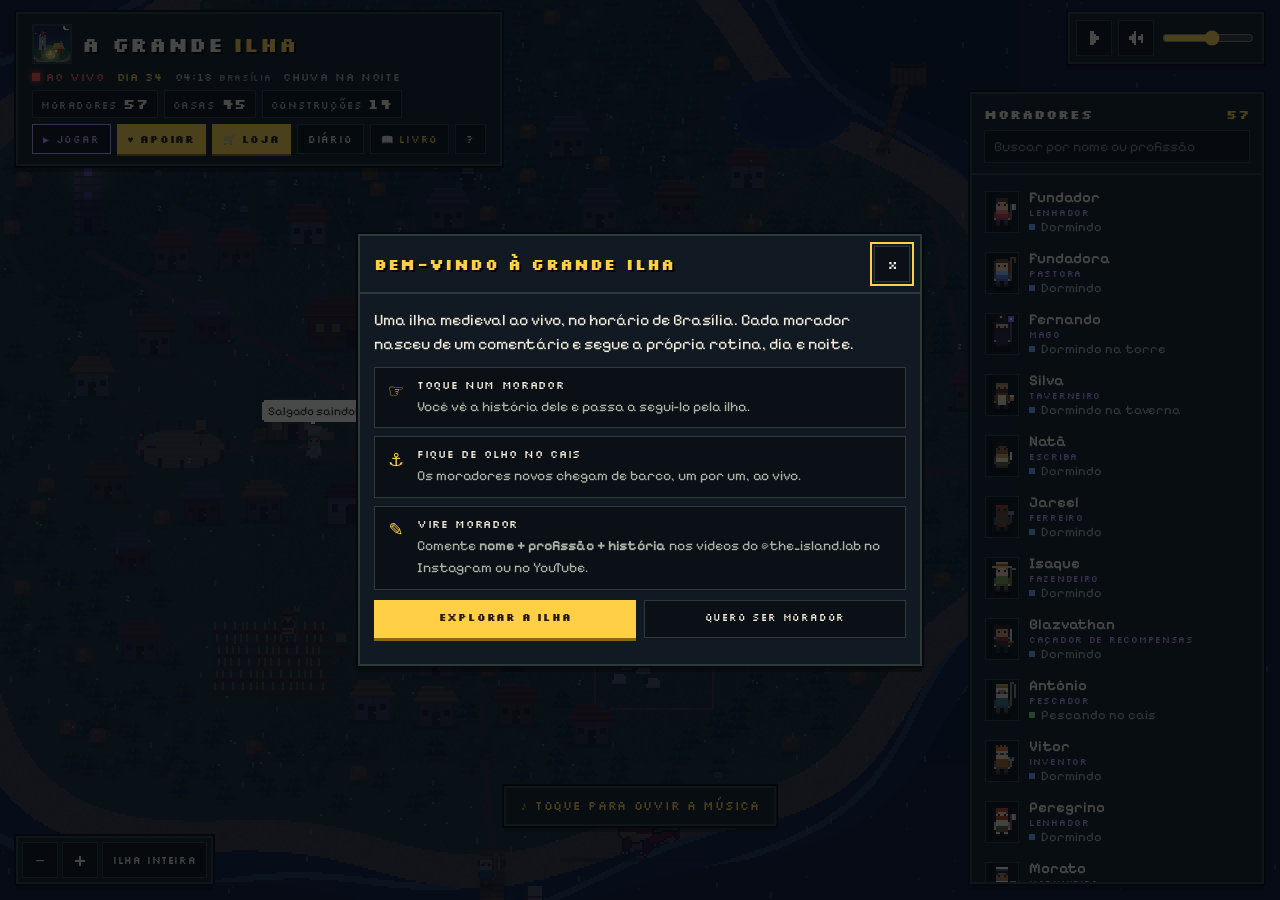
==== commit e592e121: "Loja da Ilha: itens só visuais com Pix automático (Mercado Pago) - 8 itens: tricórnio, capa, asas de" ====
--- a/index.html
+++ b/index.html
@@ -233,6 +233,7 @@
 <script src="livro.js"></script>
 <script src="missao-dragao.js"></script>
   <script src="oficios.js"></script>
+  <script src="loja.js"></script>
 <script>
   (function () {
     var falta = [];
--- a/extras.css
+++ b/extras.css
@@ -359,3 +359,31 @@
 .of-lista li.pode b { color: #7ee0a0; }
 .of-lista li.ok { opacity: .6; }
 .of-lista .of-ir { padding: 4px 8px; font-size: 11px; flex: none; }
+/* Loja da Ilha */
+.lj-lead { margin-top: 0; }
+.lj-grade { display: grid; grid-template-columns: repeat(2, 1fr); gap: 12px; margin-top: 10px; }
+.lj-carta { --r: #ffd046; --r2: #b8862e; position: relative; background: var(--r2); border: 4px solid #1a1008; box-shadow: 0 0 0 3px var(--r), 5px 5px 0 #05080f, 0 0 24px color-mix(in srgb, var(--r) 30%, transparent); padding: 6px; }
+.lj-miolo { background: #111a22; border: 3px solid #2c3b38; display: flex; flex-direction: column; padding-bottom: 8px; }
+.lj-topo { display: flex; justify-content: space-between; align-items: center; gap: 6px; background: #1a1008; padding: 6px 8px; }
+.lj-topo b { font-size: 11px; color: #f1ead8; line-height: 1.2; }
+.lj-topo span { font-size: 10px; color: #1a1008; background: var(--r); border: 2px solid #1a1008; padding: 2px 5px; text-align: center; line-height: 1; }
+.lj-topo span i { display: block; font-style: normal; font-size: 16px; }
+.lj-arte { position: relative; margin: 0 6px; border: 3px solid #1a1008; aspect-ratio: 72 / 45; }
+.lj-arte canvas, .lj-eu canvas { width: 100%; height: 100%; display: block; image-rendering: pixelated; }
+.lj-arte em { position: absolute; left: 4px; top: 4px; font-style: normal; font-size: 8px; color: #1a1008; background: var(--r); border: 2px solid #1a1008; padding: 1px 4px; }
+.lj-arte small { position: absolute; right: 4px; top: 4px; font-size: 8px; color: #fff; background: #3a6a8a; border: 2px solid #1a1008; padding: 1px 4px; }
+.lj-tipo { margin: -9px auto 0; position: relative; z-index: 1; font-size: 9px; color: #3a2410; background: #d3a55a; border: 2px solid #3a2410; padding: 3px 8px 2px; }
+.lj-carta p { font-size: 12px; margin: 8px 8px 8px; min-height: 30px; }
+.lj-carta .lj-comprar { margin: 0 8px; font-size: 11px; padding: 8px 4px; }
+.lj-eu { display: flex; align-items: center; gap: 10px; background: #111a22; border: 3px solid #d3a55a; padding: 6px; margin: 8px 0; }
+.lj-eu canvas { width: 160px; height: 100px; flex: none; border: 3px solid #1a1008; }
+.lj-eu b { display: block; color: #ffd046; font-size: 13px; } .lj-eu small { font-size: 12px; opacity: .85; }
+.lj-eu.lj-grande canvas { width: 100%; height: auto; aspect-ratio: 72 / 45; }
+.lj-pix { text-align: center; } .lj-pix img { width: 220px; height: 220px; image-rendering: pixelated; background: #fff; padding: 8px; border: 4px solid #d3a55a; }
+.lj-pix textarea { width: 100%; font-size: 11px; box-sizing: border-box; }
+.lj-status { font-size: 13px; color: #ffd046; }
+@media (max-width: 520px) { .lj-grade { grid-template-columns: 1fr 1fr; gap: 8px; } .lj-carta p { font-size: 11px; } }
+/* Moldura de ouro (item da loja) na sua carta */
+.carta.moldura-ouro { box-shadow: 0 0 0 4px #e8b830, 0 0 0 8px #7a4a10, 0 0 36px rgba(255,208,70,.7) !important; position: relative; }
+.carta.moldura-ouro::before, .carta.moldura-ouro::after { content: ''; position: absolute; width: 14px; height: 14px; background: #e84a4a; border: 3px solid #e8b830; z-index: 3; }
+.carta.moldura-ouro::before { left: -10px; top: -10px; } .carta.moldura-ouro::after { right: -10px; bottom: -10px; background: #3a9ae8; }
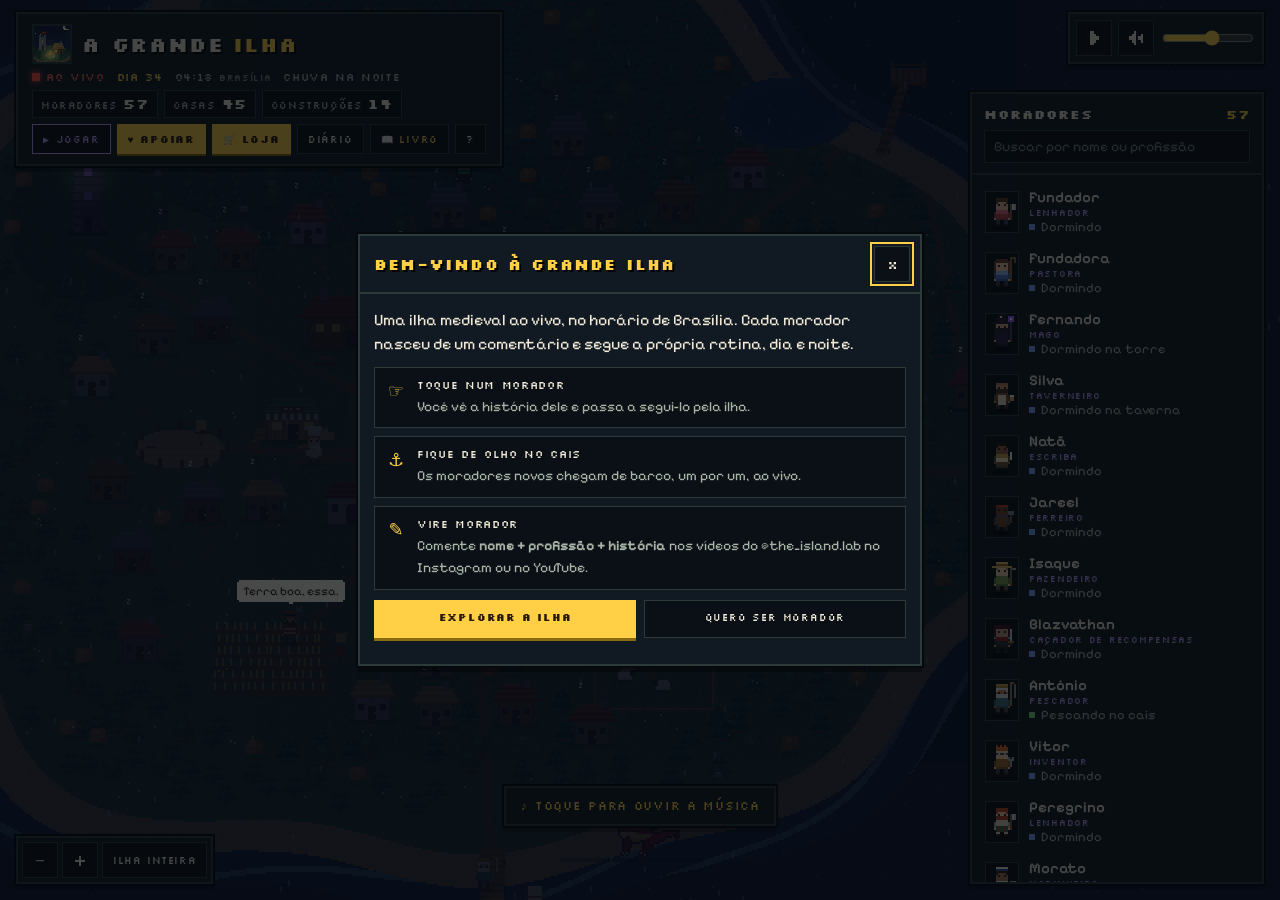
==== commit 47727690: "Loja: ilustrações em alta resolução nas cartas (aguardando aprovação) Co-Authored-By: Claude Opus 5." ====
--- a/index.html
+++ b/index.html
@@ -233,6 +233,7 @@
 <script src="livro.js"></script>
 <script src="missao-dragao.js"></script>
   <script src="oficios.js"></script>
+  <script src="loja-arte.js"></script>
   <script src="loja.js"></script>
 <script>
   (function () {
--- a/extras.css
+++ b/extras.css
@@ -387,3 +387,4 @@
 .carta.moldura-ouro { box-shadow: 0 0 0 4px #e8b830, 0 0 0 8px #7a4a10, 0 0 36px rgba(255,208,70,.7) !important; position: relative; }
 .carta.moldura-ouro::before, .carta.moldura-ouro::after { content: ''; position: absolute; width: 14px; height: 14px; background: #e84a4a; border: 3px solid #e8b830; z-index: 3; }
 .carta.moldura-ouro::before { left: -10px; top: -10px; } .carta.moldura-ouro::after { right: -10px; bottom: -10px; background: #3a9ae8; }
+.lj-arte canvas.lj-hd { image-rendering: auto; }
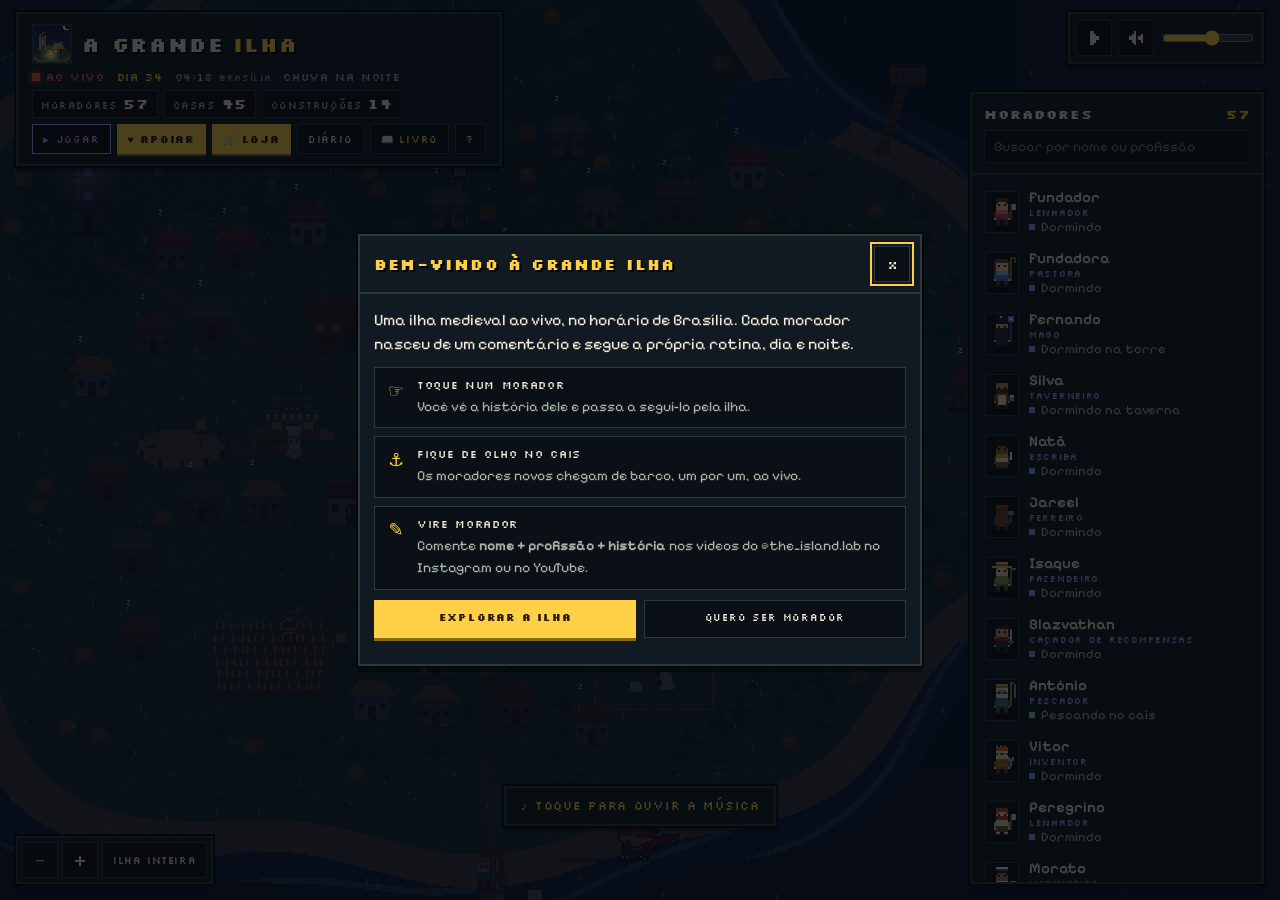
==== commit 3090f720: "Loja: itens em pixel art de verdade (contorno, 3 tons, coroa no nome dourado) — aguardando aprovação" ====
--- a/index.html
+++ b/index.html
@@ -234,6 +234,7 @@
 <script src="missao-dragao.js"></script>
   <script src="oficios.js"></script>
   <script src="loja-arte.js"></script>
+  <script src="loja-pixel.js"></script>
   <script src="loja.js"></script>
 <script>
   (function () {
--- a/extras.css
+++ b/extras.css
@@ -388,3 +388,4 @@
 .carta.moldura-ouro::before, .carta.moldura-ouro::after { content: ''; position: absolute; width: 14px; height: 14px; background: #e84a4a; border: 3px solid #e8b830; z-index: 3; }
 .carta.moldura-ouro::before { left: -10px; top: -10px; } .carta.moldura-ouro::after { right: -10px; bottom: -10px; background: #3a9ae8; }
 .lj-arte canvas.lj-hd { image-rendering: auto; }
+.lj-arte { overflow: hidden; } .lj-arte canvas.lj-px { position: absolute; left: -16.67%; top: -16.67%; width: 133.34%; height: 133.34%; image-rendering: pixelated; } .lj-arte em, .lj-arte small { z-index: 2; }
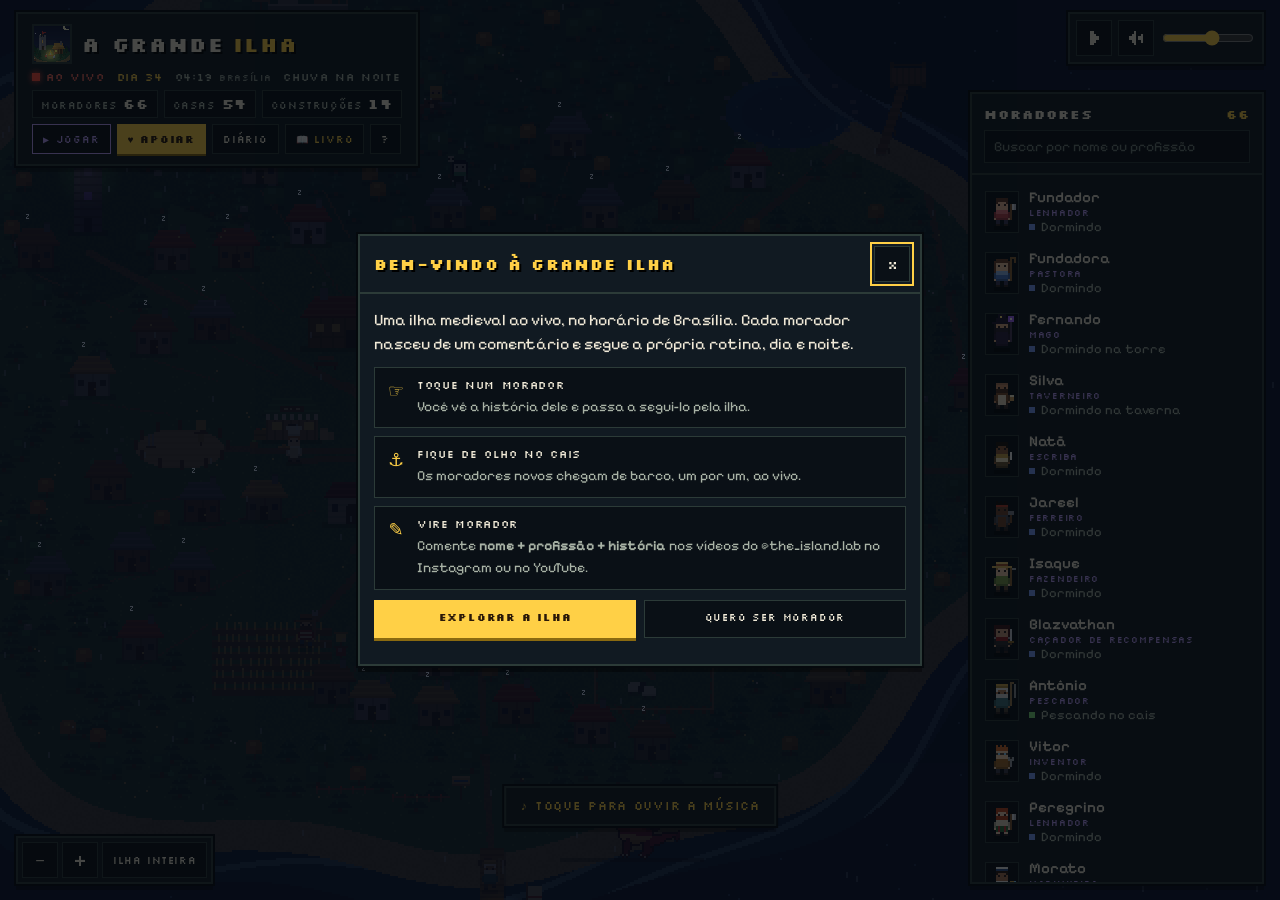
==== commit bd66b096: "Temporada: atributos, reputação, TIC, ranking, votação que muda o mapa, evento, missão com prazo, ca" ====
--- a/index.html
+++ b/index.html
@@ -235,6 +235,7 @@
   <script src="oficios.js"></script>
   <script src="loja-arte.js"></script>
   <script src="loja-pixel.js"></script>
+  <script src="temporada.js"></script>
   <script src="loja.js"></script>
 <script>
   (function () {
--- a/extras.css
+++ b/extras.css
@@ -377,15 +377,55 @@
 .lj-carta .lj-comprar { margin: 0 8px; font-size: 11px; padding: 8px 4px; }
 .lj-eu { display: flex; align-items: center; gap: 10px; background: #111a22; border: 3px solid #d3a55a; padding: 6px; margin: 8px 0; }
 .lj-eu canvas { width: 160px; height: 100px; flex: none; border: 3px solid #1a1008; }
-.lj-eu b { display: block; color: #ffd046; font-size: 13px; } .lj-eu small { font-size: 12px; opacity: .85; }
+.lj-eu b { display: block; color: #ffd046; font-size: 13px; } .lj-eu small { display: block; font-size: 12px; opacity: .85; margin-top: 2px; }
 .lj-eu.lj-grande canvas { width: 100%; height: auto; aspect-ratio: 72 / 45; }
 .lj-pix { text-align: center; } .lj-pix img { width: 220px; height: 220px; image-rendering: pixelated; background: #fff; padding: 8px; border: 4px solid #d3a55a; }
 .lj-pix textarea { width: 100%; font-size: 11px; box-sizing: border-box; }
 .lj-status { font-size: 13px; color: #ffd046; }
 @media (max-width: 520px) { .lj-grade { grid-template-columns: 1fr 1fr; gap: 8px; } .lj-carta p { font-size: 11px; } }
 /* Moldura de ouro (item da loja) na sua carta */
-.carta.moldura-ouro { box-shadow: 0 0 0 4px #e8b830, 0 0 0 8px #7a4a10, 0 0 36px rgba(255,208,70,.7) !important; position: relative; }
-.carta.moldura-ouro::before, .carta.moldura-ouro::after { content: ''; position: absolute; width: 14px; height: 14px; background: #e84a4a; border: 3px solid #e8b830; z-index: 3; }
-.carta.moldura-ouro::before { left: -10px; top: -10px; } .carta.moldura-ouro::after { right: -10px; bottom: -10px; background: #3a9ae8; }
+.carta.moldura-ouro { box-shadow: 0 0 36px rgba(255,208,70,.55) !important; position: relative; overflow: visible !important; }
+.carta.moldura-ouro::after { content: ''; position: absolute; inset: -12px; border: 22px solid transparent; border-image: url(itens-loja/moldura.png) 22 round; image-rendering: pixelated; pointer-events: none; z-index: 5; }
 .lj-arte canvas.lj-hd { image-rendering: auto; }
 .lj-arte { overflow: hidden; } .lj-arte canvas.lj-px { position: absolute; left: -16.67%; top: -16.67%; width: 133.34%; height: 133.34%; image-rendering: pixelated; } .lj-arte em, .lj-arte small { z-index: 2; }
+
+/* ---------------------------------------------------------------- TEMPORADA (temporada.js) */
+.tp-topo { display: grid; grid-template-columns: 92px 1fr; gap: 10px; margin: 0 0 12px; }
+.tp-tic { background: var(--pergaminho); color: var(--tinta); border: 2px solid #8a5a22; box-shadow: 0 0 0 2px #2a1808; display: grid; place-content: center; text-align: center; padding: 6px; }
+.tp-tic b { font-family: Silkscreen, monospace; font-size: 26px; line-height: 1; color: #6a3a10; }
+.tp-tic span { font-family: Silkscreen, monospace; font-size: 11px; letter-spacing: .1em; }
+.tp-rep { background: #0a1016; border: 1px solid var(--borda); padding: 8px 10px; display: grid; gap: 3px; min-width: 0; }
+.tp-rep span { font-family: Silkscreen, monospace; font-size: 10px; letter-spacing: .1em; color: var(--apagado); }
+.tp-rep b { font-family: Silkscreen, monospace; font-size: 15px; }
+.tp-rep small { font-size: 12px; color: var(--apagado); }
+.tp-pts { font-style: normal; color: #1a1008; background: var(--ouro); padding: 1px 6px; margin-left: 6px; letter-spacing: 0; }
+.tp-attr, .tp-lista, .tp-equip, .tp-rank, .tp-pacotes { list-style: none; margin: 0 0 8px; padding: 0; display: grid; gap: 6px; }
+.tp-attr li, .tp-equip li { display: flex; align-items: center; gap: 10px; background: #0a1016; border: 1px solid var(--borda); padding: 8px 10px; }
+.tp-attr li > i, .tp-equip li > i { font-style: normal; font-size: 20px; width: 30px; text-align: center; flex: none; }
+.tp-attr li > div, .tp-equip li > div { flex: 1; min-width: 0; display: grid; gap: 2px; }
+.tp-attr b { font-size: 15px; } .tp-attr b span { font-family: Silkscreen, monospace; color: var(--ouro); margin-left: 4px; }
+.tp-attr small, .tp-equip small { font-size: 12px; color: var(--apagado); }
+.tp-attr button, .tp-equip button { flex: none; min-width: 52px; }
+.tp-equip li { border-left: 4px solid var(--r, #b8bcc8); }
+.tp-bts { display: flex; gap: 6px; flex: none; }
+.tp-lista li { display: flex; justify-content: space-between; gap: 10px; align-items: baseline; padding: 6px 10px; background: #0a1016; border: 1px solid var(--borda); opacity: .7; }
+.tp-lista li.ok { opacity: 1; border-color: #8a5a22; }
+.tp-lista small { font-size: 12px; color: var(--apagado); text-align: right; }
+.tp-op { display: flex; gap: 10px; align-items: center; padding: 8px 0; border-top: 1px dashed #5a4020; }
+.tp-op > div { flex: 1; display: grid; gap: 4px; min-width: 0; }
+.tp-op small { font-size: 12px; color: var(--apagado); }
+.tp-op.meu b { color: var(--ouro); }
+.tp-selo { font-family: Silkscreen, monospace; font-size: 10px; color: #1a1008; background: var(--ouro); padding: 4px 6px; flex: none; }
+.tp-rank li { display: grid; grid-template-columns: 30px 1fr; column-gap: 8px; align-items: baseline; background: #0a1016; border: 1px solid var(--borda); padding: 7px 10px; }
+.tp-rank li em { grid-row: span 2; font-style: normal; font-family: Silkscreen, monospace; font-size: 16px; color: var(--ouro); }
+.tp-rank li small { font-size: 12px; color: var(--apagado); }
+.tp-rank li:nth-child(1) { border-color: #ffd046; } .tp-rank li:nth-child(2) { border-color: #c8ccd6; } .tp-rank li:nth-child(3) { border-color: #c98a4a; }
+.tp-rank li.eu { background: var(--pergaminho); color: var(--tinta); } .tp-rank li.eu small { color: #6a4a2a; } .tp-rank li.eu em { color: #8a3a10; }
+.tp-pos { background: #1a1008; border: 2px solid #b8862e; padding: 8px 10px; }
+.tp-loja { background: #0a1016; border: 1px solid var(--borda); padding: 8px; margin: 0 0 8px; } .tp-loja > b { display: block; margin: 0 0 6px; }
+.tp-vender { display: grid; grid-template-columns: 1fr 58px 64px auto; gap: 6px; }
+.tp-vender select, .tp-vender input { background: #05090d; color: var(--texto); border: 2px solid var(--borda); padding: 6px; font: inherit; font-size: 14px; min-width: 0; }
+.tp-pacotes { grid-template-columns: repeat(2, 1fr); }
+.tp-pacotes li { background: var(--pergaminho); color: var(--tinta); border: 2px solid #8a5a22; padding: 8px; display: grid; gap: 4px; text-align: center; }
+.tp-pacotes b { font-family: Silkscreen, monospace; font-size: 15px; } .tp-pacotes small { font-size: 12px; color: #6a4a2a; }
+.tp-voto .md-barra, .md-bloco .md-barra { margin: 4px 0; }
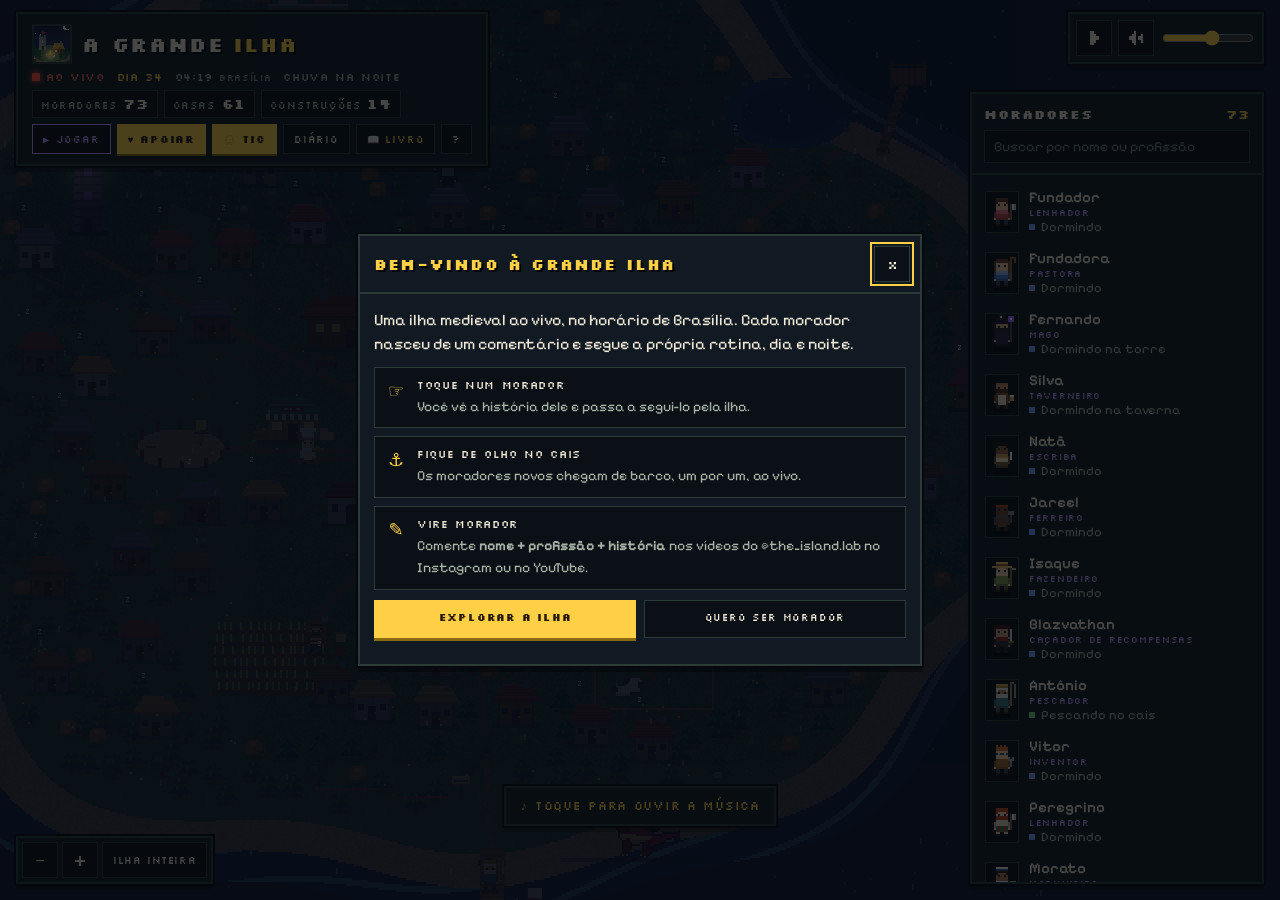
==== commit 381cf310: "Expedições: ilhas T1 (Ilhota das Gaivotas) e T2 (Bosque Sombrio) com barco pago em TIC, combate em t" ====
--- a/index.html
+++ b/index.html
@@ -236,6 +236,7 @@
   <script src="loja-arte.js"></script>
   <script src="loja-pixel.js"></script>
   <script src="temporada.js"></script>
+  <script src="expedicao.js"></script>
   <script src="loja.js"></script>
 <script>
   (function () {
--- a/extras.css
+++ b/extras.css
@@ -427,5 +427,9 @@
 .tp-vender select, .tp-vender input { background: #05090d; color: var(--texto); border: 2px solid var(--borda); padding: 6px; font: inherit; font-size: 14px; min-width: 0; }
 .tp-pacotes { grid-template-columns: repeat(2, 1fr); }
 .tp-pacotes li { background: var(--pergaminho); color: var(--tinta); border: 2px solid #8a5a22; padding: 8px; display: grid; gap: 4px; text-align: center; }
-.tp-pacotes b { font-family: Silkscreen, monospace; font-size: 15px; } .tp-pacotes small { font-size: 12px; color: #6a4a2a; }
+.tp-pacotes b { font-family: Silkscreen, monospace; font-size: 15px; } .tp-preco { font-family: Silkscreen, monospace; font-size: 13px; background: var(--ouro); color: #1a1008; padding: 6px; border: 2px solid #000; } .tp-pacotes small { font-size: 12px; color: #6a4a2a; }
 .tp-voto .md-barra, .md-bloco .md-barra { margin: 4px 0; }
+
+.jg-quem { display: grid; gap: 8px; }
+.jg-quem button { display: grid; justify-items: start; text-align: left; gap: 2px; padding: 10px 12px; }
+.jg-quem small { font-size: 12px; opacity: .75; font-family: inherit; }
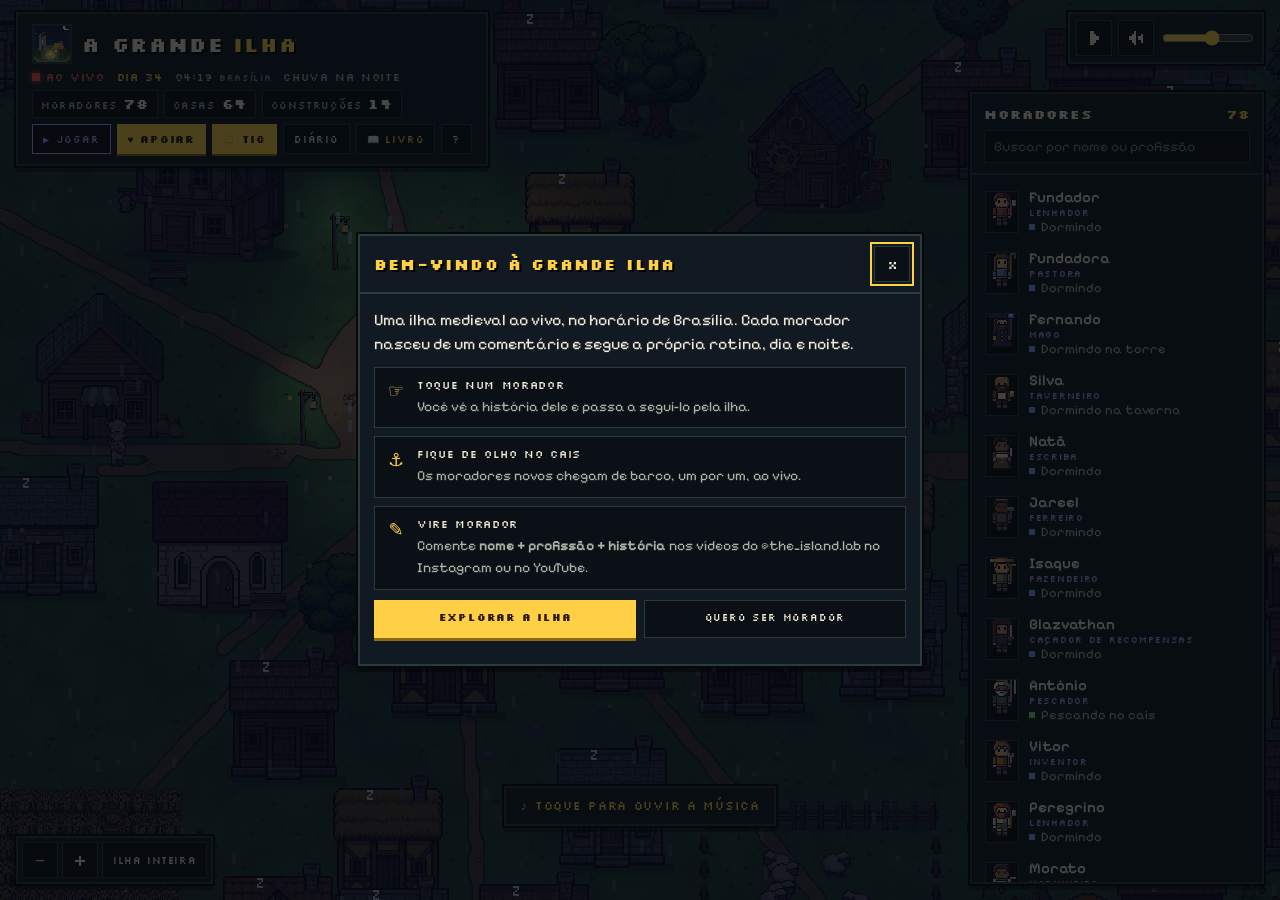
==== commit 2af0ab52: "Estilo Flow no mapa: moradores 96 px, chao, casas, predios, arvores, objetos, bichos e lugares do Go" ====
--- a/index.html
+++ b/index.html
@@ -217,9 +217,12 @@
 </div>
 
 <script src="sprites.js"></script>
+<script src="flow/lista.js"></script>
+<script src="flow/mapa/chao.js"></script>
 <script src="rotinas.js"></script>
 <script src="moradores.js"></script>
 <script src="ilha.js"></script>
+<script src="barcos.js"></script>
 <script src="qrcode.js"></script>
 <script src="comunidade.js"></script>
 <script src="extras.js"></script>
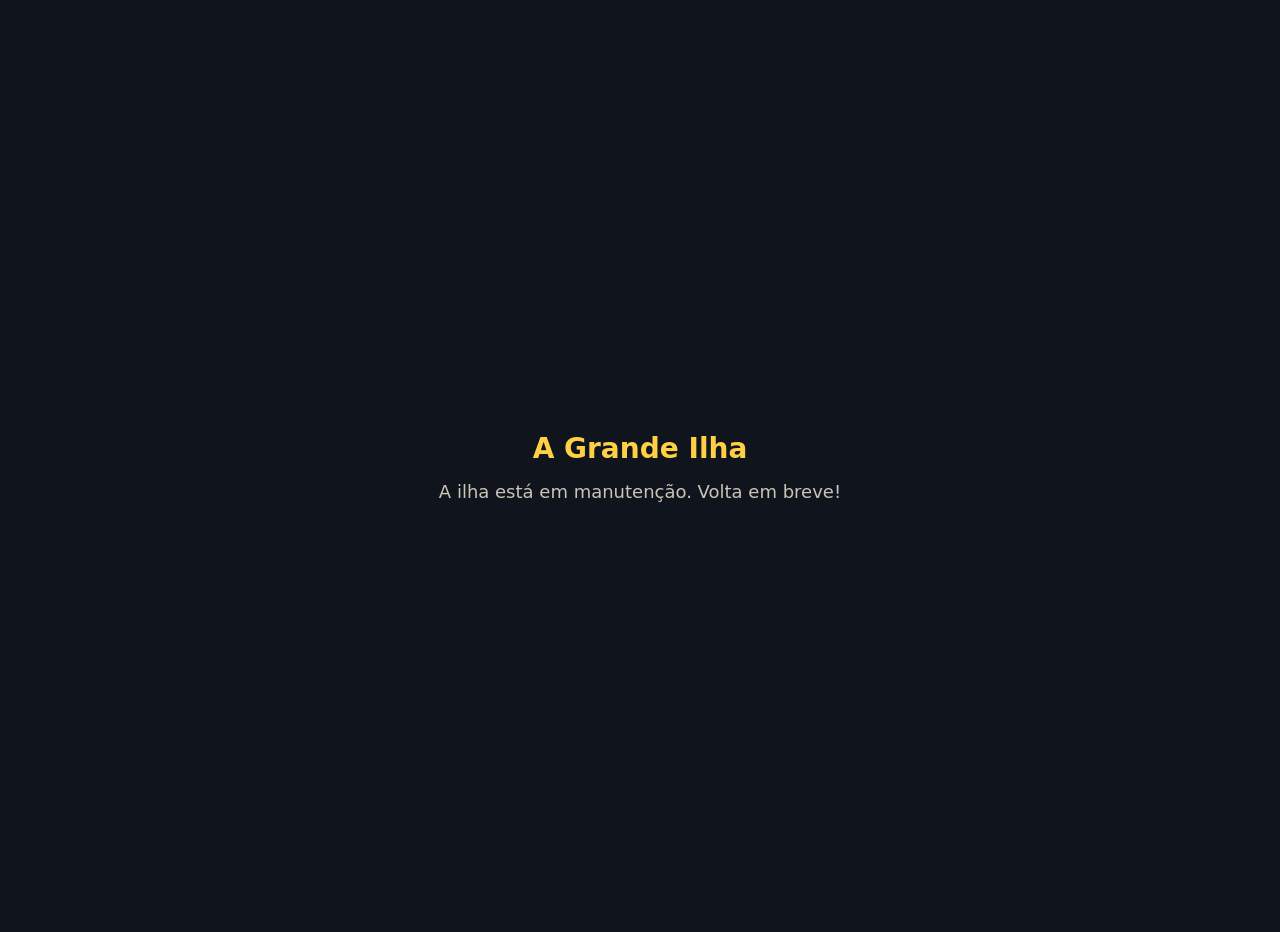
==== commit 4f2ad7f1: "Site em manutencao (pagina de aviso no lugar da ilha)" ====
--- a/index.html
+++ b/index.html
@@ -2,259 +2,14 @@
 <html lang="pt-BR">
 <head>
 <meta charset="utf-8">
-<meta name="viewport" content="width=device-width, initial-scale=1, viewport-fit=cover">
-<meta property="og:title" content="A Grande Ilha — ao vivo">
-<meta property="og:description" content="Uma ilha medieval povoada pelos comentários. Cada morador tem sua própria rotina, ao vivo.">
-<style>:root{padding-top:env(safe-area-inset-top,0px);padding-bottom:env(safe-area-inset-bottom,0px)}body{margin:0}[hidden]{display:none!important}</style>
-<title>A Grande Ilha</title>
-<meta name="claude:viewport-fit-sides" content="cover">
-<link rel="icon" type="image/png" href="favicon.png">
-<link rel="apple-touch-icon" href="apple-touch-icon.png">
-<meta name="description" content="Uma ilha medieval ao vivo, povoada pelos comentários. Cada morador tem sua própria rotina, no horário de Brasília.">
-<link rel="preconnect" href="https://fonts.googleapis.com">
-<link rel="preconnect" href="https://fonts.gstatic.com" crossorigin>
-<link rel="stylesheet" href="https://fonts.googleapis.com/css2?family=Silkscreen:wght@400;700&family=Pixelify+Sans:wght@400;600&display=swap">
-<link rel="stylesheet" href="extras.css">
-<style>
-  /* Layout: a ilha ocupa a tela inteira; HUD de jogo flutua por cima (topo), lista de moradores à direita (gaveta no celular). */
-  :root {
-    --noite: #0b1626;      /* fundo e mar profundo */
-    --painel: #111a22;     /* paineis do HUD */
-    --borda: #2c3b38;      /* contorno dos paineis, tom de musgo */
-    --texto: #f1ead8;      /* pergaminho claro */
-    --apagado: #a9b3a6;    /* texto secundario */
-    --ouro: #ffd046;       /* destaque, igual ao numero do video */
-    --lilas: #bea0ff;      /* segundo destaque */
-    --pergaminho: #d3a55a; /* card do morador */
-    --tinta: #3a2410;      /* texto sobre pergaminho */
-    --f-pixel: "Silkscreen", "Courier New", monospace;
-    --f-texto: "Pixelify Sans", "Trebuchet MS", system-ui, sans-serif;
-    color-scheme: dark;
-  }
-  html, body { height: 100%; }
-  body { background: var(--noite); color: var(--texto); font-family: var(--f-texto); overflow: hidden; }
-  #ilha { position: fixed; inset: 0; width: 100%; height: 100%; display: block; cursor: grab; touch-action: none; image-rendering: pixelated; }
-  .px { background: var(--painel); border: 2px solid var(--borda); box-shadow: 0 0 0 2px #05090d, 0 6px 0 rgba(0,0,0,.35); }
-  button { font: inherit; color: inherit; }
-  button:focus-visible, input:focus-visible { outline: 2px solid var(--ouro); outline-offset: 2px; }
-
-  .topo { position: fixed; z-index: 5; top: calc(env(safe-area-inset-top, 0px) + 12px); left: 0; right: 0;
-    padding-left: max(16px, env(safe-area-inset-left, 0px)); padding-right: max(16px, env(safe-area-inset-right, 0px));
-    display: flex; gap: 10px; align-items: flex-start; justify-content: space-between; pointer-events: none; }
-  .topo > * { pointer-events: auto; }
-  .marca { padding: 10px 14px 10px; display: grid; gap: 6px; min-width: 0; }
-  .marca h1 { margin: 0; font-family: var(--f-pixel); font-weight: 700; font-size: 20px; letter-spacing: .04em; line-height: 1; color: var(--texto); text-shadow: 2px 2px 0 #000; }
-  .marca h1 b { color: var(--ouro); font-weight: 700; }
-  .marca h1 { display: flex; align-items: center; gap: 10px; }
-  .logo { width: 36px; height: 36px; image-rendering: pixelated; border: 2px solid var(--borda); flex: none; }
-  .linha { display: flex; flex-wrap: wrap; gap: 6px 12px; align-items: center; font-family: var(--f-pixel); font-size: 11px; letter-spacing: .06em; color: var(--apagado); }
-  .aovivo { color: #ff6a5a; display: inline-flex; gap: 6px; align-items: center; }
-  .aovivo::before { content: ""; width: 8px; height: 8px; background: #ff4a3a; box-shadow: 0 0 6px #ff4a3a; animation: pisca 1.4s steps(2) infinite; }
-  @keyframes pisca { 50% { opacity: .25; } }
-  .linha .dia { color: var(--ouro); }
-  .linha .assistindo { color: #ff9a8a; margin-left: -6px; }
-  .linha .assistindo::before { content: "· "; }
-  .linha .fuso { font-size: 9px; color: var(--apagado); margin-left: -6px; opacity: .8; }
-  .stats { display: flex; gap: 6px; flex-wrap: wrap; }
-  .stat { display: inline-flex; align-items: baseline; gap: 6px; padding: 4px 8px; background: #0a1016; border: 1px solid var(--borda); font-family: var(--f-pixel); font-size: 10px; letter-spacing: .06em; color: var(--apagado); }
-  .stat b { font-size: 14px; color: var(--texto); font-variant-numeric: tabular-nums; }
-
-  .som { display: flex; align-items: center; gap: 6px; padding: 6px; }
-  .ib { width: 36px; height: 36px; display: grid; place-items: center; background: #0a1016; border: 1px solid var(--borda); cursor: pointer; padding: 0; }
-  .ib:hover { border-color: var(--ouro); }
-  .ib svg { width: 18px; height: 18px; shape-rendering: crispEdges; }
-  #vol { width: 92px; accent-color: var(--ouro); }
-  .btn-lista { display: none; }
-
-  .dica-som { position: fixed; z-index: 6; left: 50%; transform: translateX(-50%); bottom: calc(env(safe-area-inset-bottom, 0px) + 74px);
-    font-family: var(--f-pixel); font-size: 12px; letter-spacing: .06em; padding: 10px 14px; cursor: pointer; color: var(--ouro); animation: flutua 2.4s ease-in-out infinite; white-space: nowrap; }
-  @keyframes flutua { 50% { transform: translate(-50%, -4px); } }
-
-  .painel { position: fixed; z-index: 4; right: max(16px, env(safe-area-inset-right, 0px)); top: calc(env(safe-area-inset-top, 0px) + 92px); bottom: calc(env(safe-area-inset-bottom, 0px) + 16px);
-    width: 290px; display: flex; flex-direction: column; min-height: 0; }
-  .painel header { padding: 12px 12px 10px; border-bottom: 2px solid var(--borda); display: grid; gap: 8px; }
-  .painel h2 { margin: 0; font-family: var(--f-pixel); font-size: 13px; letter-spacing: .08em; display: flex; justify-content: space-between; }
-  .painel h2 span { color: var(--ouro); font-variant-numeric: tabular-nums; }
-  #busca { width: 100%; box-sizing: border-box; background: #0a1016; border: 1px solid var(--borda); color: var(--texto); font: 14px var(--f-texto); padding: 7px 9px; }
-  #busca::placeholder { color: #75807a; }
-  #lista { list-style: none; margin: 0; padding: 6px; overflow-y: auto; flex: 1; min-height: 0; scrollbar-color: var(--borda) transparent; }
-  .mor { width: 100%; display: flex; gap: 10px; align-items: center; text-align: left; background: transparent; border: 1px solid transparent; padding: 6px; cursor: pointer; }
-  .mor:hover { background: #18232c; border-color: var(--borda); }
-  .mor.on { background: #1d2a24; border-color: var(--ouro); }
-  .mor-ic { width: 32px; height: 40px; flex: none; image-rendering: pixelated; background: #0a1016; border: 1px solid var(--borda); }
-  .mor-tx { display: grid; gap: 1px; min-width: 0; }
-  .mor-nome { font-weight: 600; font-size: 15px; color: var(--texto); }
-  .mor-prof { font-family: var(--f-pixel); font-size: 9px; letter-spacing: .08em; color: var(--lilas); text-transform: uppercase; }
-  .mor-ativ { font-size: 13px; color: var(--apagado); display: flex; gap: 6px; align-items: center; min-width: 0; }
-  .mor-ativ .ativ { overflow: hidden; text-overflow: ellipsis; white-space: nowrap; }
-  .dot { width: 6px; height: 6px; flex: none; background: #6f8a7a; }
-  .dot.ativo { background: #7ee07a; } .dot.and { background: var(--ouro); } .dot.dorm { background: #7aa0ff; } .dot.pend { background: #6a6a74; }
-
-  .card { position: fixed; z-index: 7; width: 270px; max-width: calc(100vw - 32px); pointer-events: none;
-    background: var(--pergaminho); color: var(--tinta); border: 2px solid #8a5a22; box-shadow: 0 0 0 2px #2a1808, 0 8px 0 rgba(0,0,0,.35); padding: 12px; }
-  .card.fixo { pointer-events: auto; left: max(16px, env(safe-area-inset-left, 0px)) !important; top: calc(env(safe-area-inset-top, 0px) + 128px) !important; }
-  .card::after { content: ""; position: absolute; inset: 4px; border: 1px solid rgba(90,54,18,.45); pointer-events: none; }
-  .c-top { display: flex; gap: 10px; align-items: center; }
-  #c-ic canvas { display: block; width: 48px; height: 60px; image-rendering: pixelated; background: rgba(58,36,16,.12); }
-  .card h3 { margin: 0; font-family: var(--f-pixel); font-size: 15px; letter-spacing: .04em; line-height: 1.1; }
-  .c-prof { font-family: var(--f-pixel); font-size: 10px; letter-spacing: .08em; text-transform: uppercase; color: #6a2e10; margin-top: 3px; }
-  .c-hist { margin: 10px 0 8px; font-size: 14px; line-height: 1.35; }
-  .c-agora { border-top: 1px dashed rgba(58,36,16,.5); padding-top: 8px; display: grid; gap: 2px; font-size: 13px; }
-  .c-agora b { font-family: var(--f-pixel); font-size: 9px; letter-spacing: .1em; font-weight: 400; color: #6a2e10; }
-  .c-desde { font-family: var(--f-pixel); font-size: 9px; letter-spacing: .08em; color: #6a4a2a; margin-top: 6px; }
-  #c-fechar { position: absolute; top: 6px; right: 6px; width: 26px; height: 26px; background: transparent; border: 0; color: var(--tinta); cursor: pointer; font: 16px var(--f-pixel); display: none; z-index: 1; }
-  .card.fixo #c-fechar { display: block; }
-
-  .rodape { position: fixed; z-index: 5; left: 0; right: 0; bottom: calc(env(safe-area-inset-bottom, 0px) + 16px);
-    padding-left: max(16px, env(safe-area-inset-left, 0px)); padding-right: max(16px, env(safe-area-inset-right, 0px));
-    display: flex; gap: 10px; align-items: flex-end; pointer-events: none; }
-  .rodape > * { pointer-events: auto; }
-  .zoom { display: flex; gap: 4px; padding: 4px; }
-  .zoom .ib { font-family: var(--f-pixel); font-size: 16px; }
-  .zoom .ib.larga { width: auto; padding: 0 10px; font-size: 10px; letter-spacing: .06em; }
-  .meio { flex: 1; display: flex; flex-direction: column; align-items: center; gap: 8px; min-width: 0; pointer-events: none; }
-  .meio > * { pointer-events: auto; }
-  .chegada { display: flex; align-items: center; gap: 10px; padding: 8px 8px 8px 12px; max-width: 100%; box-sizing: border-box; }
-  #ch-txt { font-size: 14px; font-variant-numeric: tabular-nums; min-width: 0; }
-  #ch-btn { flex: none; font-family: var(--f-pixel); font-size: 10px; letter-spacing: .06em; background: var(--ouro); color: #2a1808; border: 0; padding: 7px 10px; cursor: pointer; }
-  .seguindo { display: flex; align-items: center; gap: 10px; padding: 6px 6px 6px 12px; max-width: 100%; box-sizing: border-box; }
-  .seguindo .lbl { font-family: var(--f-pixel); font-size: 10px; letter-spacing: .08em; color: var(--apagado); }
-  #sg-nome { font-family: var(--f-pixel); font-size: 12px; color: var(--ouro); }
-  #sg-ativ { font-size: 14px; overflow: hidden; text-overflow: ellipsis; white-space: nowrap; min-width: 0; }
-  .painel-espaco { width: 290px; flex: none; }
-
-  @media (max-width: 760px) {
-    .topo { display: block; }
-    .marca h1 { font-size: 16px; }
-    .logo { width: 28px; height: 28px; }
-    .marca { padding: 8px 10px; }
-    .marca .linha { max-width: calc(100% - 132px); }
-    .stat { font-size: 9px; padding: 3px 6px; }
-    .stat b { font-size: 12px; }
-    .som { position: absolute; top: 0; right: max(16px, env(safe-area-inset-right, 0px)); border: 0; box-shadow: none; background: transparent; padding: 8px; }
-    #vol { display: none; }
-    .btn-lista { display: inline-flex; }
-    .painel { top: auto; left: max(16px, env(safe-area-inset-left, 0px)); width: auto; height: 58vh; bottom: calc(env(safe-area-inset-bottom, 0px) + 12px);
-      transform: translateY(calc(100% + 40px)); transition: transform .25s steps(6); z-index: 8; }
-    .painel.aberto { transform: none; }
-    .painel-espaco { display: none; }
-    .zoom .larga { display: none; }
-    .card.fixo { left: 16px !important; right: 16px; top: auto !important; bottom: calc(env(safe-area-inset-bottom, 0px) + 76px); width: auto; }
-    .dica-som { bottom: calc(env(safe-area-inset-bottom, 0px) + 128px); }
-  }
-  @media (prefers-reduced-motion: reduce) { .dica-som, .aovivo::before { animation: none; } .painel { transition: none; } }
-</style>
+<meta name="viewport" content="width=device-width, initial-scale=1">
+<title>A Grande Ilha - em manutenção</title>
+<style>body{margin:0;min-height:100vh;display:grid;place-items:center;background:#10141c;color:#f4f1e8;font:18px/1.5 system-ui,sans-serif;text-align:center;padding:16px}h1{color:#ffd046;font-size:28px;margin:0 0 8px}p{margin:0;color:#c9c4b6}</style>
 </head>
 <body>
-
-<canvas id="ilha" aria-label="Mapa da Grande Ilha ao vivo"></canvas>
-
-<div class="topo">
-  <div class="marca px">
-    <h1><img class="logo" src="favicon.png" alt="" width="36" height="36">A GRANDE <b>ILHA</b></h1>
-    <div class="linha"><span class="aovivo">AO VIVO</span><span class="assistindo" id="h-ao" hidden></span><span class="dia" id="h-dia">DIA 2</span><span id="h-hora">--:--</span><span class="fuso">BRASÍLIA</span><span id="h-clima">Céu limpo</span></div>
-    <div class="stats">
-      <span class="stat">MORADORES <b id="h-mor">0</b></span>
-      <span class="stat">CASAS <b id="h-casas">0</b></span>
-      <span class="stat">CONSTRUÇÕES <b id="h-cons">0</b></span>
-    </div>
-    <div class="acoes">
-      <button class="pill pill-jogar" id="btn-jogar" type="button"><span>▶ JOGAR</span></button>
-      <button class="pill pill-ouro" id="btn-apoiar" type="button"><span>♥ APOIAR</span></button>
-      <button class="pill" id="btn-diario" type="button">DIÁRIO</button>
-      <button class="pill pill-livro" id="btn-livro" type="button">📖 LIVRO</button>
-      <button class="pill" id="btn-ajuda" type="button" aria-label="Como funciona a ilha">?</button>
-    </div>
-  </div>
-  <div class="som px" role="group" aria-label="Música">
-    <button class="ib" id="btn-play" type="button" aria-label="Tocar música">
-      <svg class="ico-play" viewBox="0 0 8 8" fill="#f1ead8"><path d="M2 1h2v1h1v1h1v2H5v1H4v1H2z"/></svg>
-      <svg class="ico-pause" viewBox="0 0 8 8" fill="#f1ead8" hidden><path d="M2 1h1v6H2zM5 1h1v6H5z"/></svg>
-    </button>
-    <button class="ib" id="btn-mudo" type="button" aria-label="Silenciar" aria-pressed="false">
-      <svg class="ico-som" viewBox="0 0 8 8" fill="#f1ead8"><path d="M1 3h1V2h1V1h1v6H3V6H2V5H1zM5 3h1v2H5zM6 2h1v4H6z"/></svg>
-      <svg class="ico-mudo" viewBox="0 0 8 8" fill="#f1ead8" hidden><path d="M1 3h1V2h1V1h1v6H3V6H2V5H1zM5 3h1v1H5zM7 3h1v1H7zM6 4h1v1H6zM5 5h1v1H5zM7 5h1v1H7z"/></svg>
-    </button>
-    <input id="vol" type="range" min="0" max="100" value="55" aria-label="Volume">
-    <button class="ib btn-lista" id="btn-lista" type="button" aria-expanded="false" aria-controls="painel" aria-label="Lista de moradores"><svg viewBox="0 0 8 8" fill="#f1ead8"><path d="M1 1h1v1H1zM3 1h4v1H3zM1 3h1v1H1zM3 3h4v1H3zM1 5h1v1H1zM3 5h4v1H3z"/></svg></button>
-  </div>
-</div>
-
-<aside class="painel px" id="painel" aria-label="Moradores da ilha">
-  <header>
-    <h2>MORADORES <span id="lista-n">0</span></h2>
-    <input id="busca" type="search" placeholder="Buscar por nome ou profissão" aria-label="Buscar morador" autocomplete="off">
-  </header>
-  <ul id="lista"></ul>
-</aside>
-
-<div class="card" id="card" hidden role="dialog" aria-label="Detalhes do morador">
-  <button id="c-fechar" type="button" aria-label="Fechar">×</button>
-  <div class="c-top"><div id="c-ic"></div><div><h3 id="c-nome"></h3><div class="c-prof" id="c-prof"></div></div></div>
-  <p class="c-hist" id="c-hist"></p>
-  <div class="c-agora"><b>AGORA</b><span id="c-ativ"></span><span id="c-lugar" style="opacity:.75"></span></div>
-  <div class="c-desde" id="c-desde"></div>
-</div>
-
-<button class="dica-som px" id="dica-som" type="button">♪ TOQUE PARA OUVIR A MÚSICA</button>
-
-<div class="rodape">
-  <div class="zoom px" role="group" aria-label="Zoom">
-    <button class="ib" id="z-menos" type="button" aria-label="Afastar">−</button>
-    <button class="ib" id="z-mais" type="button" aria-label="Aproximar">+</button>
-    <button class="ib larga" id="z-ilha" type="button">ILHA INTEIRA</button>
-  </div>
-  <div class="meio">
-    <div class="seguindo px" id="seguindo" hidden>
-      <span class="lbl">SEGUINDO</span><span id="sg-nome"></span><span id="sg-ativ"></span>
-      <button class="ib" id="sg-fechar" type="button" aria-label="Parar de seguir">×</button>
-    </div>
-    <div class="chegada px" id="chegada" hidden>
-      <span id="ch-txt"></span><button id="ch-btn" type="button">Ver prévia</button>
-    </div>
-  </div>
-  <div class="painel-espaco"></div>
-</div>
-
-<script src="sprites.js"></script>
-<script src="flow/lista.js"></script>
-<script src="flow/mapa/chao.js"></script>
-<script src="rotinas.js"></script>
-<script src="moradores.js"></script>
-<script src="ilha.js"></script>
-<script src="barcos.js"></script>
-<script src="qrcode.js"></script>
-<script src="comunidade.js"></script>
-<script src="extras.js"></script>
-<script src="jogo.js"></script>
-<script src="cartas.js"></script>
-<script src="aovivo.js"></script>
-<script src="capa/dragao.js"></script>
-<script src="evento-dragao.js"></script>
-<script src="companheiros.js"></script>
-<script src="livro-dados.js"></script>
-<script src="livro.js"></script>
-<script src="missao-dragao.js"></script>
-  <script src="oficios.js"></script>
-  <script src="loja-arte.js"></script>
-  <script src="loja-pixel.js"></script>
-  <script src="temporada.js"></script>
-  <script src="expedicao.js"></script>
-  <script src="loja.js"></script>
-<script>
-  (function () {
-    var falta = [];
-    if (!window.IlhaSprites) falta.push('sprites.js');
-    if (!window.IlhaRotinas) falta.push('rotinas.js');
-    if (!window.MORADORES) falta.push('moradores.js');
-    if (!window.GrandeIlha) falta.push('ilha.js');
-    if (!falta.length) return;
-    var d = document.createElement('div');
-    d.className = 'px';
-    d.style.cssText = 'position:fixed;z-index:20;left:50%;top:50%;transform:translate(-50%,-50%);max-width:min(440px,calc(100vw - 32px));padding:16px;font-size:15px;line-height:1.4';
-    d.textContent = 'A ilha não carregou porque estes arquivos não foram encontrados no site: ' + falta.join(', ') + '. Envie-os para a mesma pasta do index.html.';
-    document.body.appendChild(d);
-  })();
-</script>
+<main>
+<h1>A Grande Ilha</h1>
+<p>A ilha está em manutenção. Volta em breve!</p>
+</main>
 </body>
 </html>
